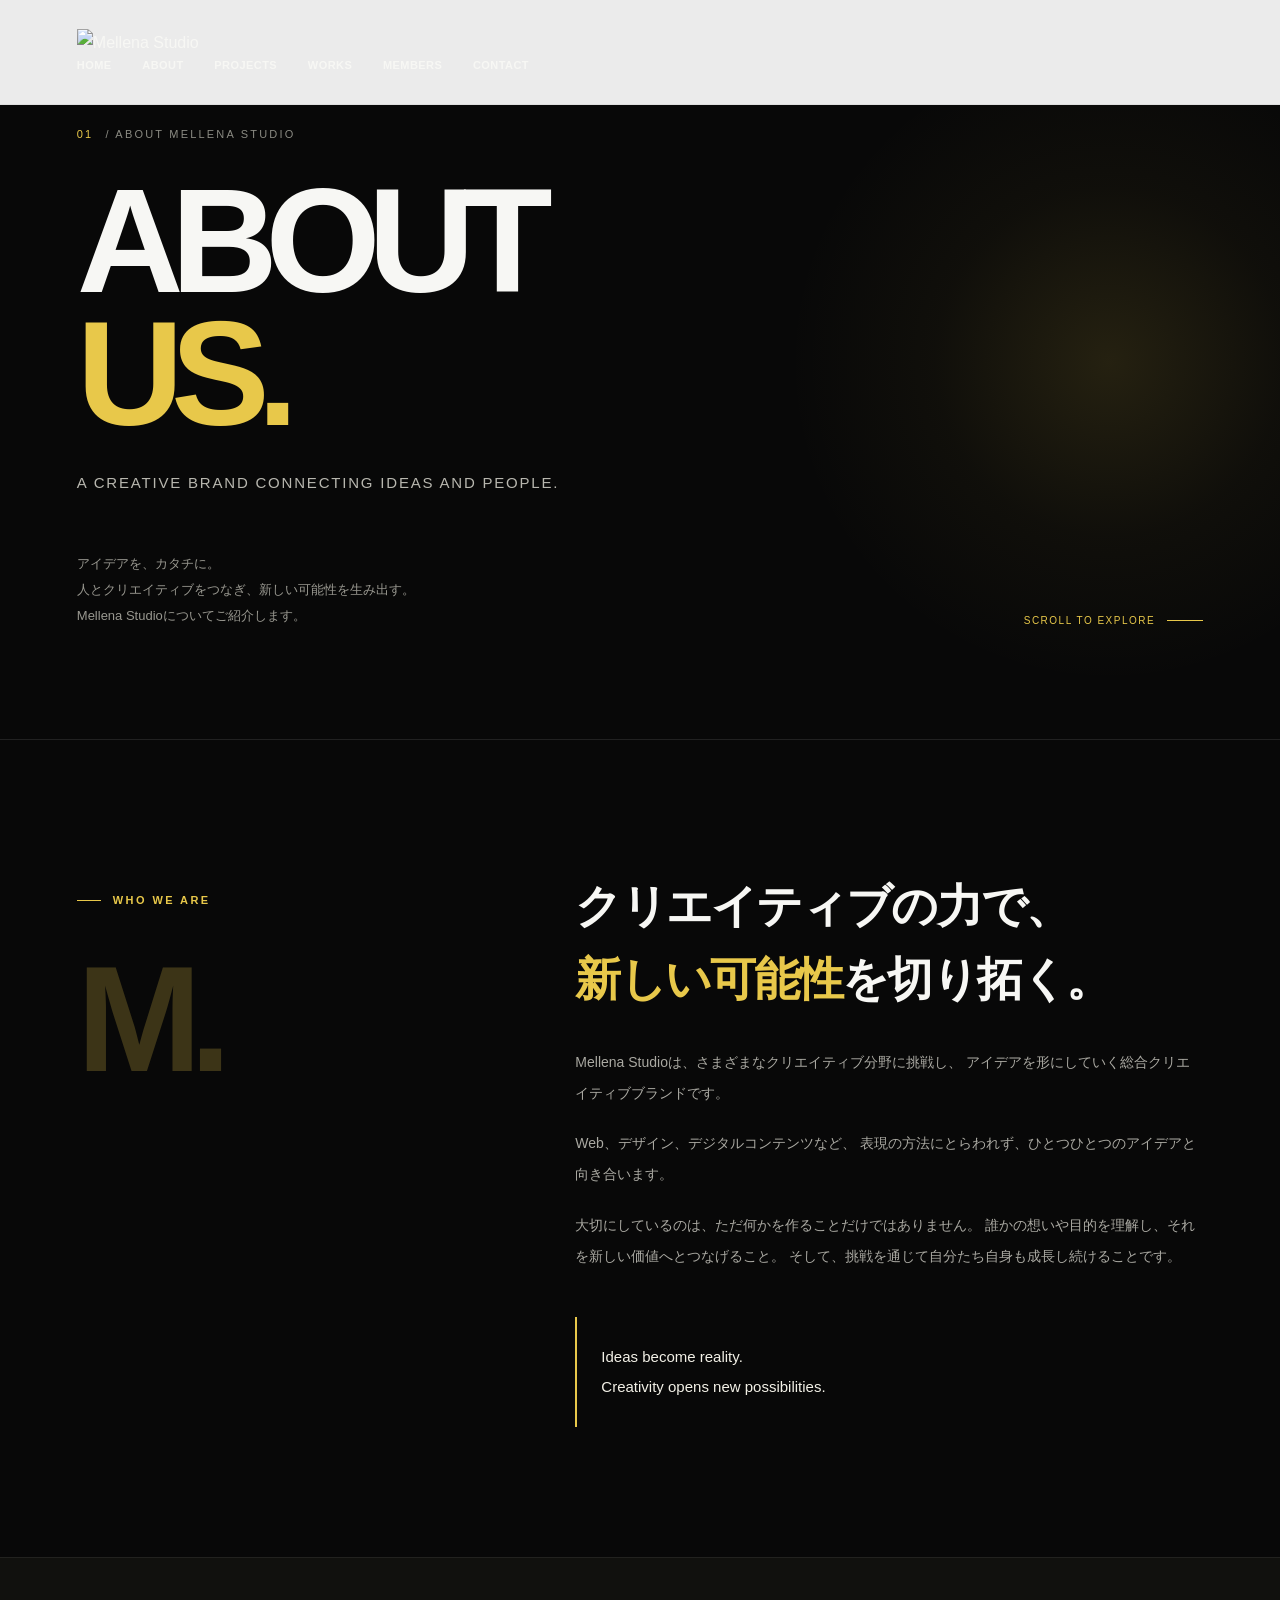
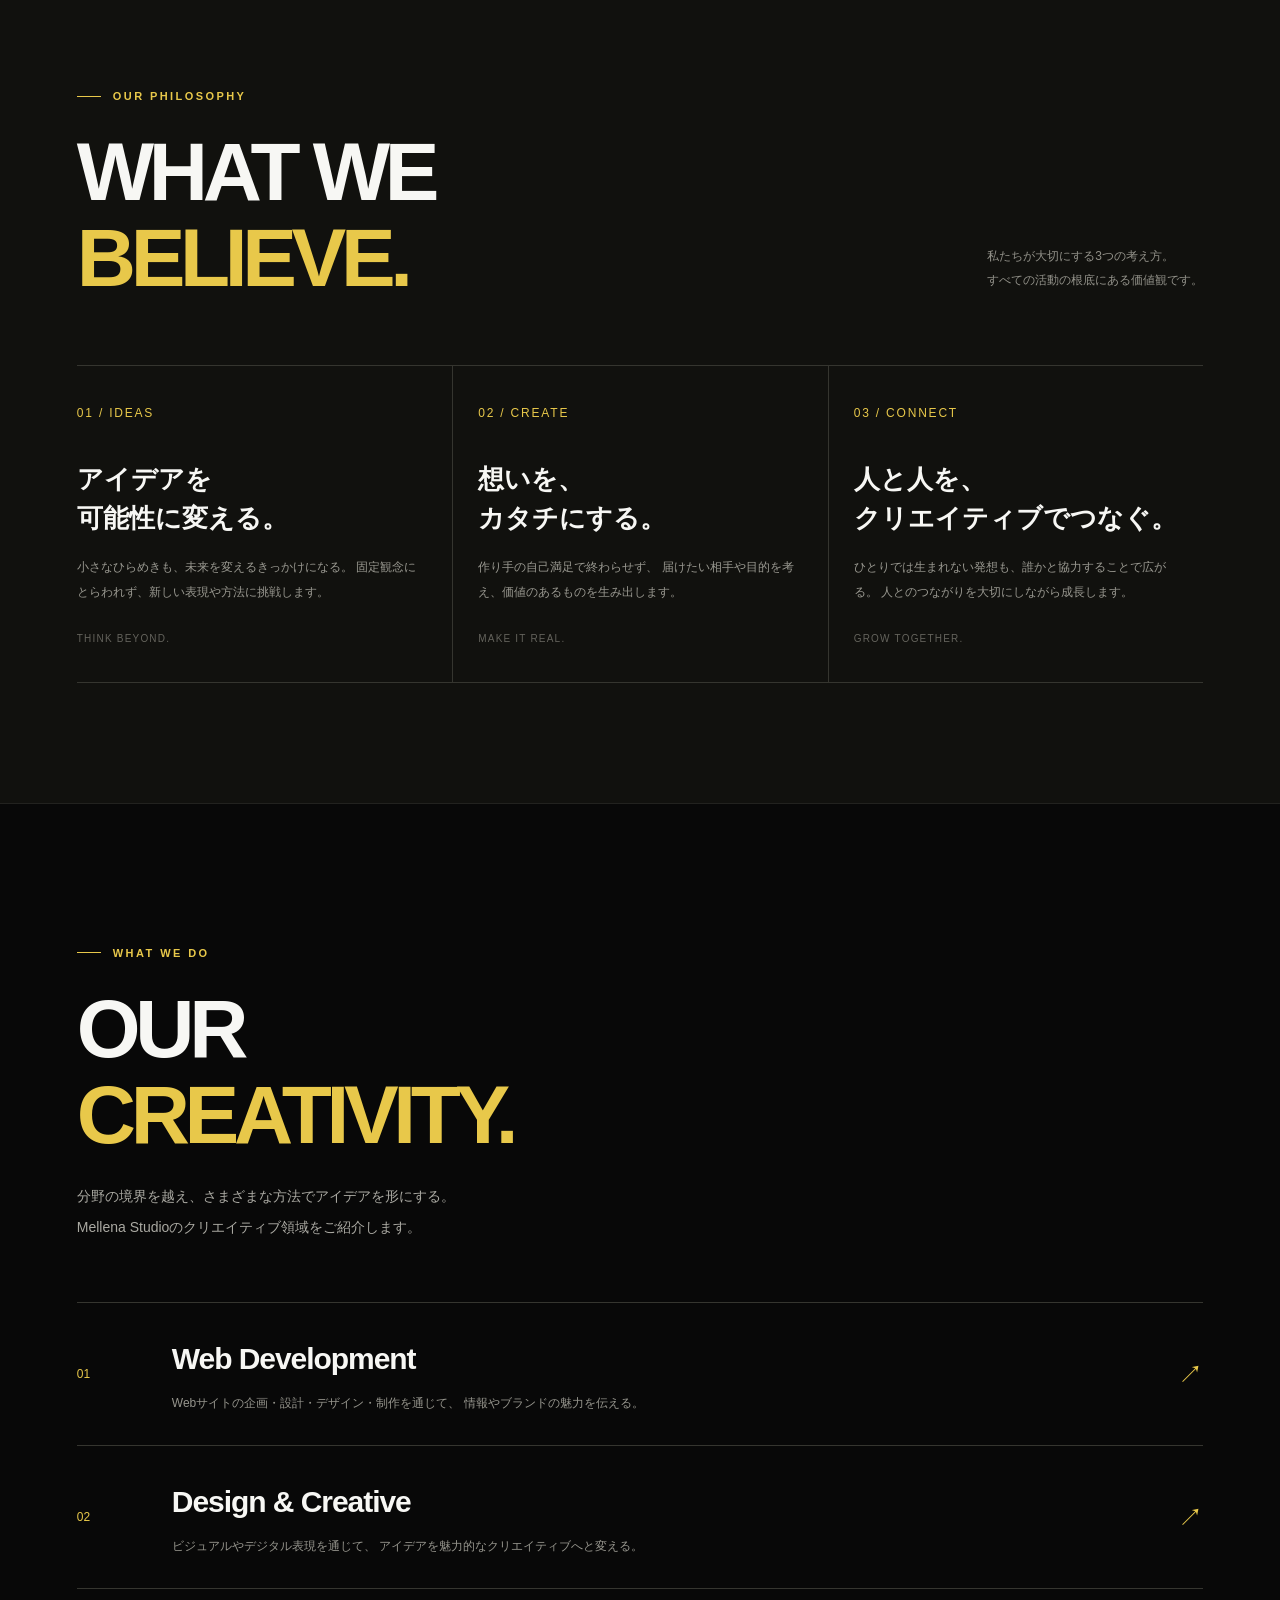
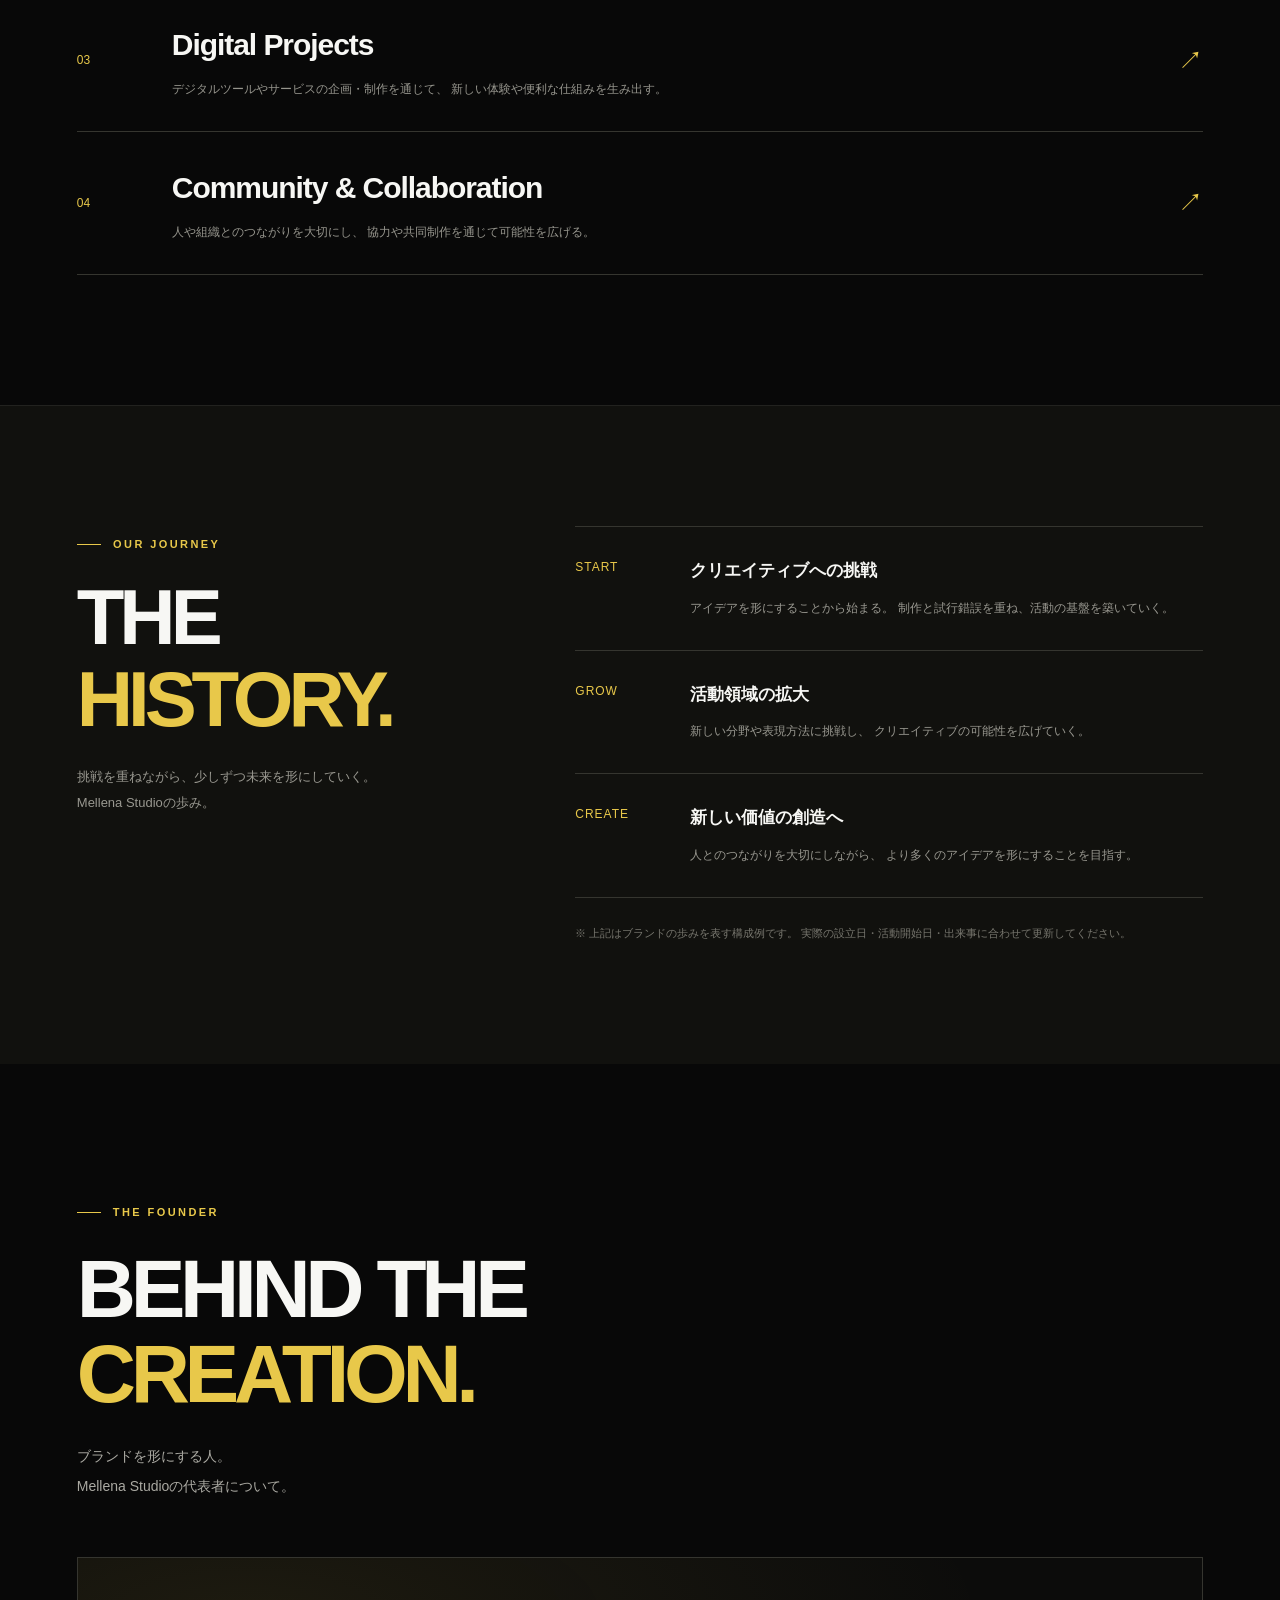
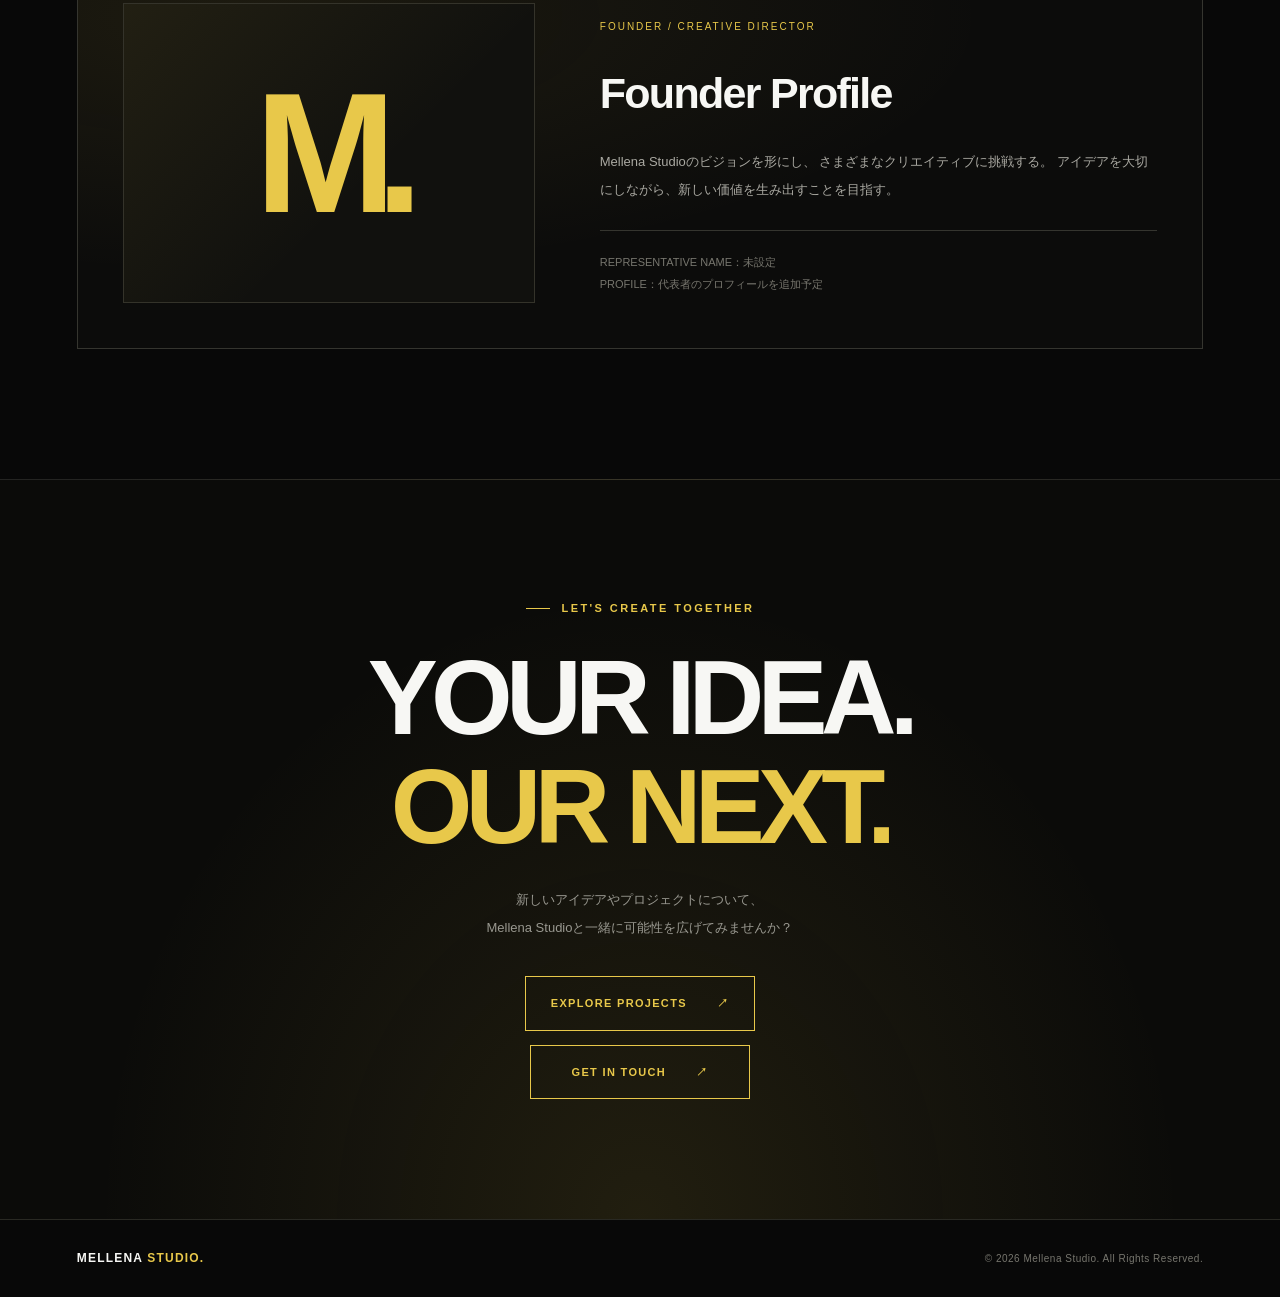
==== about.html @ 91229531 "Create about.html" ====
<!DOCTYPE html>
<html lang="ja">
<head>
  <meta charset="UTF-8">
  <meta name="viewport" content="width=device-width, initial-scale=1.0">
  <meta name="theme-color" content="#080808">
  <meta name="description" content="Mellena Studioについて。クリエイティブの可能性を広げ、新しい価値を生み出す総合クリエイティブブランド。">
  <title>ABOUT US | Mellena Studio</title>

  <link rel="icon" href="assets/favicon.png">
  <link rel="stylesheet" href="css/style.css">

  <style>
    /* ========================================
       ABOUT PAGE
       Mellena Studio
    ======================================== */

    .about-page {
      background: #080808;
      color: #f7f7f4;
      overflow: hidden;
    }

    .about-page a {
      color: inherit;
    }

    .about-page .about-container {
      width: min(1180px, 88%);
      margin: 0 auto;
    }

    .about-page .about-label {
      display: inline-flex;
      align-items: center;
      gap: 12px;
      color: #e8c84a;
      font-size: 11px;
      font-weight: 700;
      letter-spacing: 0.22em;
      text-transform: uppercase;
    }

    .about-page .about-label::before {
      content: "";
      width: 24px;
      height: 1px;
      background: #e8c84a;
    }

    .about-page .about-heading {
      margin: 24px 0;
      font-size: clamp(38px, 7vw, 82px);
      font-weight: 800;
      line-height: 1.04;
      letter-spacing: -0.065em;
    }

    .about-page .about-heading span {
      color: #e8c84a;
    }

    .about-page .about-description {
      max-width: 650px;
      color: #aaa9a2;
      font-size: 14px;
      line-height: 2.2;
    }

    /* Hero */

    .about-page .about-hero {
      position: relative;
      display: flex;
      align-items: center;
      min-height: 590px;
      padding: 125px 0 110px;
      border-bottom: 1px solid rgba(255, 255, 255, 0.1);
      isolation: isolate;
    }

    .about-page .about-hero::before {
      content: "";
      position: absolute;
      z-index: -1;
      top: 5%;
      right: -12%;
      width: min(650px, 75vw);
      aspect-ratio: 1;
      border-radius: 50%;
      background: radial-gradient(
        circle,
        rgba(232, 200, 74, 0.13),
        rgba(232, 200, 74, 0.035) 38%,
        transparent 70%
      );
      pointer-events: none;
    }

    .about-page .hero-index {
      display: flex;
      align-items: center;
      gap: 12px;
      margin-bottom: 30px;
      color: #8b8b83;
      font-size: 11px;
      letter-spacing: 0.2em;
    }

    .about-page .hero-index span {
      color: #e8c84a;
    }

    .about-page .about-hero h1 {
      margin: 0;
      font-size: clamp(64px, 12vw, 148px);
      font-weight: 900;
      line-height: 0.9;
      letter-spacing: -0.085em;
    }

    .about-page .about-hero h1 span {
      display: block;
      color: #e8c84a;
    }

    .about-page .hero-subtitle {
      margin: 30px 0 0;
      color: #b8b7af;
      font-size: clamp(12px, 1.5vw, 15px);
      letter-spacing: 0.12em;
    }

    .about-page .hero-bottom {
      display: flex;
      justify-content: space-between;
      align-items: flex-end;
      gap: 24px;
      margin-top: 55px;
    }

    .about-page .hero-bottom p {
      max-width: 510px;
      margin: 0;
      color: #999890;
      font-size: 13px;
      line-height: 2;
    }

    .about-page .hero-scroll {
      flex-shrink: 0;
      display: flex;
      align-items: center;
      gap: 12px;
      color: #e8c84a;
      font-size: 10px;
      letter-spacing: 0.15em;
    }

    .about-page .hero-scroll span {
      display: block;
      width: 36px;
      height: 1px;
      background: #e8c84a;
    }

    /* Introduction */

    .about-page .about-intro {
      padding: 130px 0;
    }

    .about-page .intro-grid {
      display: grid;
      grid-template-columns: 0.8fr 1.2fr;
      gap: 80px;
      align-items: start;
    }

    .about-page .intro-side {
      padding-top: 12px;
    }

    .about-page .intro-side .side-number {
      display: block;
      margin-top: 35px;
      color: rgba(232, 200, 74, 0.23);
      font-size: clamp(80px, 12vw, 150px);
      font-weight: 900;
      line-height: 1;
      letter-spacing: -0.08em;
    }

    .about-page .intro-main h2 {
      margin: 0 0 30px;
      font-size: clamp(27px, 4vw, 46px);
      font-weight: 700;
      line-height: 1.6;
      letter-spacing: -0.04em;
    }

    .about-page .intro-main h2 em {
      color: #e8c84a;
      font-style: normal;
    }

    .about-page .intro-main p {
      margin: 0 0 20px;
      color: #aaa9a2;
      font-size: 14px;
      line-height: 2.2;
    }

    .about-page .intro-quote {
      margin-top: 45px;
      padding: 25px 0 25px 24px;
      border-left: 2px solid #e8c84a;
      color: #f2f0e6;
      font-size: 15px;
      line-height: 2;
    }

    /* Philosophy */

    .about-page .about-philosophy {
      padding: 120px 0;
      background: #11110e;
      border-top: 1px solid rgba(255, 255, 255, 0.07);
      border-bottom: 1px solid rgba(255, 255, 255, 0.07);
    }

    .about-page .section-top {
      display: flex;
      justify-content: space-between;
      align-items: flex-end;
      gap: 35px;
      margin-bottom: 65px;
    }

    .about-page .section-top .about-heading {
      margin-bottom: 0;
    }

    .about-page .section-top > p {
      max-width: 330px;
      margin: 0 0 8px;
      color: #929189;
      font-size: 12px;
      line-height: 2;
    }

    .about-page .philosophy-grid {
      display: grid;
      grid-template-columns: repeat(3, minmax(0, 1fr));
      border-top: 1px solid #35352f;
      border-bottom: 1px solid #35352f;
    }

    .about-page .philosophy-card {
      position: relative;
      min-height: 290px;
      padding: 32px 25px 35px 0;
    }

    .about-page .philosophy-card + .philosophy-card {
      padding-left: 25px;
      border-left: 1px solid #35352f;
    }

    .about-page .philosophy-number {
      color: #e8c84a;
      font-size: 12px;
      letter-spacing: 0.15em;
    }

    .about-page .philosophy-card h3 {
      margin: 35px 0 17px;
      font-size: clamp(19px, 2.2vw, 26px);
      line-height: 1.5;
    }

    .about-page .philosophy-card p {
      margin: 0;
      color: #999890;
      font-size: 12px;
      line-height: 2.1;
    }

    .about-page .philosophy-en {
      display: block;
      margin-top: 25px;
      color: #64635c;
      font-size: 10px;
      letter-spacing: 0.12em;
    }

    /* What we do */

    .about-page .about-activities {
      padding: 130px 0;
    }

    .about-page .activities-list {
      margin-top: 60px;
      border-top: 1px solid #35352f;
    }

    .about-page .activity-item {
      display: grid;
      grid-template-columns: 70px 1fr auto;
      align-items: center;
      gap: 25px;
      padding: 30px 0;
      border-bottom: 1px solid #35352f;
      transition: padding 0.3s ease, background 0.3s ease;
    }

    .about-page .activity-item:hover {
      padding-left: 15px;
      padding-right: 15px;
      background: rgba(232, 200, 74, 0.035);
    }

    .about-page .activity-number {
      color: #e8c84a;
      font-size: 12px;
    }

    .about-page .activity-item h3 {
      margin: 0 0 8px;
      font-size: clamp(20px, 3vw, 30px);
      letter-spacing: -0.035em;
    }

    .about-page .activity-item p {
      margin: 0;
      color: #96958d;
      font-size: 12px;
      line-height: 1.9;
    }

    .about-page .activity-arrow {
      color: #e8c84a;
      font-size: 25px;
      transition: transform 0.3s ease;
    }

    .about-page .activity-item:hover .activity-arrow {
      transform: translateX(6px);
    }

    /* History */

    .about-page .about-history {
      padding: 120px 0;
      background: #11110e;
      border-top: 1px solid rgba(255, 255, 255, 0.07);
    }

    .about-page .history-layout {
      display: grid;
      grid-template-columns: 0.8fr 1.2fr;
      gap: 80px;
    }

    .about-page .history-heading {
      position: sticky;
      top: 110px;
      align-self: start;
    }

    .about-page .history-heading .about-heading {
      font-size: clamp(45px, 7vw, 78px);
    }

    .about-page .history-heading p {
      max-width: 300px;
      color: #999890;
      font-size: 13px;
      line-height: 2;
    }

    .about-page .history-list {
      border-top: 1px solid #35352f;
    }

    .about-page .history-item {
      display: grid;
      grid-template-columns: 90px 1fr;
      gap: 25px;
      padding: 30px 0;
      border-bottom: 1px solid #35352f;
    }

    .about-page .history-year {
      color: #e8c84a;
      font-size: 12px;
      letter-spacing: 0.08em;
    }

    .about-page .history-item h3 {
      margin: 0 0 10px;
      font-size: 17px;
    }

    .about-page .history-item p {
      margin: 0;
      color: #999890;
      font-size: 12px;
      line-height: 2;
    }

    .about-page .history-note {
      margin-top: 25px;
      color: #77766e;
      font-size: 11px;
      line-height: 1.9;
    }

    /* Founder */

    .about-page .about-founder {
      padding: 130px 0;
    }

    .about-page .founder-card {
      display: grid;
      grid-template-columns: 0.85fr 1.15fr;
      gap: 65px;
      align-items: center;
      margin-top: 55px;
      padding: 45px;
      border: 1px solid #35352f;
      background:
        radial-gradient(
          ellipse at 15% 15%,
          rgba(232, 200, 74, 0.08),
          transparent 55%
        ),
        #0c0c0b;
    }

    .about-page .founder-visual {
      display: flex;
      justify-content: center;
      align-items: center;
      min-height: 300px;
      border: 1px solid #34332a;
      background:
        linear-gradient(
          135deg,
          rgba(232, 200, 74, 0.08),
          transparent 60%
        ),
        #11110e;
    }

    .about-page .founder-monogram {
      color: #e8c84a;
      font-size: clamp(90px, 15vw, 170px);
      font-weight: 900;
      line-height: 1;
      letter-spacing: -0.12em;
    }

    .about-page .founder-role {
      color: #e8c84a;
      font-size: 10px;
      letter-spacing: 0.2em;
    }

    .about-page .founder-info h3 {
      margin: 18px 0;
      font-size: clamp(29px, 4vw, 43px);
      letter-spacing: -0.04em;
    }

    .about-page .founder-info > p {
      color: #aaa9a2;
      font-size: 13px;
      line-height: 2.2;
    }

    .about-page .founder-placeholder {
      margin-top: 25px;
      padding-top: 20px;
      border-top: 1px solid #35352f;
      color: #77766e;
      font-size: 11px;
      line-height: 2;
    }

    /* CTA */

    .about-page .about-cta {
      position: relative;
      padding: 110px 0 120px;
      text-align: center;
      border-top: 1px solid rgba(255, 255, 255, 0.1);
      background:
        radial-gradient(
          ellipse at 50% 100%,
          rgba(232, 200, 74, 0.1),
          transparent 60%
        ),
        #0b0b09;
    }

    .about-page .about-cta .about-heading {
      margin: 25px 0;
      font-size: clamp(45px, 9vw, 105px);
    }

    .about-page .about-cta > .about-container > p {
      max-width: 500px;
      margin: 0 auto;
      color: #999890;
      font-size: 13px;
      line-height: 2.1;
    }

    .about-page .about-cta-button {
      display: inline-flex;
      justify-content: center;
      align-items: center;
      gap: 30px;
      min-width: 220px;
      margin-top: 35px;
      padding: 17px 25px;
      border: 1px solid #e8c84a;
      color: #e8c84a !important;
      font-size: 11px;
      font-weight: 700;
      letter-spacing: 0.12em;
      text-decoration: none;
      transition:
        color 0.3s ease,
        background 0.3s ease,
        gap 0.3s ease;
    }

    .about-page .about-cta-button:hover {
      gap: 42px;
      color: #080808 !important;
      background: #e8c84a;
    }

    /* Footer */

    .about-page .about-footer {
      padding: 28px 0;
      border-top: 1px solid #292923;
    }

    .about-page .footer-inner {
      display: flex;
      justify-content: space-between;
      align-items: center;
      gap: 20px;
    }

    .about-page .footer-brand {
      font-size: 12px;
      font-weight: 800;
      letter-spacing: 0.1em;
    }

    .about-page .footer-brand span {
      color: #e8c84a;
    }

    .about-page .footer-copy {
      color: #77766e;
      font-size: 10px;
      letter-spacing: 0.05em;
    }

    /* Responsive */

    @media (max-width: 760px) {
      .about-page .about-container {
        width: 88%;
      }

      .about-page .about-hero {
        min-height: auto;
        padding: 110px 0 75px;
      }

      .about-page .hero-bottom {
        align-items: flex-start;
        flex-direction: column;
        margin-top: 40px;
      }

      .about-page .about-intro,
      .about-page .about-activities,
      .about-page .about-founder {
        padding: 85px 0;
      }

      .about-page .about-philosophy,
      .about-page .about-history {
        padding: 85px 0;
      }

      .about-page .intro-grid,
      .about-page .history-layout {
        grid-template-columns: 1fr;
        gap: 35px;
      }

      .about-page .intro-side .side-number {
        margin-top: 15px;
        font-size: 85px;
      }

      .about-page .section-top {
        align-items: flex-start;
        flex-direction: column;
        margin-bottom: 40px;
      }

      .about-page .philosophy-grid {
        grid-template-columns: 1fr;
      }

      .about-page .philosophy-card {
        min-height: auto;
        padding: 28px 0;
      }

      .about-page .philosophy-card + .philosophy-card {
        padding-left: 0;
        border-left: 0;
        border-top: 1px solid #35352f;
      }

      .about-page .philosophy-card h3 {
        margin-top: 20px;
      }

      .about-page .philosophy-en {
        margin-top: 16px;
      }

      .about-page .activity-item {
        grid-template-columns: 35px 1fr 20px;
        gap: 12px;
        padding: 25px 0;
      }

      .about-page .activity-item:hover {
        padding-left: 5px;
        padding-right: 5px;
      }

      .about-page .history-heading {
        position: static;
      }

      .about-page .history-item {
        grid-template-columns: 65px 1fr;
        gap: 15px;
        padding: 25px 0;
      }

      .about-page .founder-card {
        grid-template-columns: 1fr;
        gap: 30px;
        padding: 22px;
      }

      .about-page .founder-visual {
        min-height: 230px;
      }

      .about-page .about-cta {
        padding: 85px 0;
      }

      .about-page .footer-inner {
        align-items: flex-start;
        flex-direction: column;
      }
    }

    @media (prefers-reduced-motion: reduce) {
      .about-page *,
      .about-page *::before,
      .about-page *::after {
        scroll-behavior: auto !important;
        transition-duration: 0.01ms !important;
      }
    }
  </style>
</head>

<body class="about-page">

  <!-- LOADING -->
  <div class="loader" aria-label="Loading">
    <div class="loader-content">
      <div class="loader-logo">M<span>.</span></div>
      <div class="loader-line"><span></span></div>
      <div class="loader-percent">0%</div>
      <p>CREATIVE IDEAS, NEW POSSIBILITIES.</p>
    </div>
  </div>

  <!-- SCROLL PROGRESS -->
  <div class="scroll-progress" aria-hidden="true"></div>

  <!-- HEADER -->
  <header class="site-header">
    <div class="header-inner">

      <a href="index.html" class="brand" aria-label="Mellena Studio Home">
        <img src="assets/logo.png" alt="Mellena Studio">
      </a>

      <button
        class="menu-toggle"
        type="button"
        aria-label="メニューを開く"
        aria-expanded="false"
      >
        <span></span>
        <span></span>
      </button>

      <nav class="main-nav" aria-label="メインナビゲーション">
        <a href="index.html">HOME</a>
        <a href="about.html" aria-current="page">ABOUT</a>
        <a href="projects.html">PROJECTS</a>
        <a href="works.html">WORKS</a>
        <a href="members.html">MEMBERS</a>
        <a href="contact.html">CONTACT</a>
      </nav>

    </div>
  </header>

  <main>

    <!-- HERO -->
    <section class="about-hero">
      <div class="about-container">

        <div class="hero-index reveal">
          <span>01</span>
          / ABOUT MELLENA STUDIO
        </div>

        <h1 class="reveal">
          ABOUT
          <span>US.</span>
        </h1>

        <p class="hero-subtitle reveal">
          A CREATIVE BRAND CONNECTING IDEAS AND PEOPLE.
        </p>

        <div class="hero-bottom reveal">
          <p>
            アイデアを、カタチに。<br>
            人とクリエイティブをつなぎ、新しい可能性を生み出す。<br>
            Mellena Studioについてご紹介します。
          </p>

          <a href="#introduction" class="hero-scroll">
            SCROLL TO EXPLORE
            <span></span>
          </a>
        </div>

      </div>
    </section>

    <!-- INTRODUCTION -->
    <section class="about-intro" id="introduction">
      <div class="about-container intro-grid">

        <div class="intro-side reveal">
          <span class="about-label">WHO WE ARE</span>
          <span class="side-number">M.</span>
        </div>

        <div class="intro-main reveal">
          <h2>
            クリエイティブの力で、<br>
            <em>新しい可能性</em>を切り拓く。
          </h2>

          <p>
            Mellena Studioは、さまざまなクリエイティブ分野に挑戦し、
            アイデアを形にしていく総合クリエイティブブランドです。
          </p>

          <p>
            Web、デザイン、デジタルコンテンツなど、
            表現の方法にとらわれず、ひとつひとつのアイデアと向き合います。
          </p>

          <p>
            大切にしているのは、ただ何かを作ることだけではありません。
            誰かの想いや目的を理解し、それを新しい価値へとつなげること。
            そして、挑戦を通じて自分たち自身も成長し続けることです。
          </p>

          <div class="intro-quote">
            Ideas become reality.<br>
            Creativity opens new possibilities.
          </div>
        </div>

      </div>
    </section>

    <!-- PHILOSOPHY -->
    <section class="about-philosophy">
      <div class="about-container">

        <div class="section-top reveal">
          <div>
            <span class="about-label">OUR PHILOSOPHY</span>
            <h2 class="about-heading">
              WHAT WE<br>
              <span>BELIEVE.</span>
            </h2>
          </div>

          <p>
            私たちが大切にする3つの考え方。<br>
            すべての活動の根底にある価値観です。
          </p>
        </div>

        <div class="philosophy-grid">

          <article class="philosophy-card reveal">
            <span class="philosophy-number">01 / IDEAS</span>
            <h3>アイデアを<br>可能性に変える。</h3>
            <p>
              小さなひらめきも、未来を変えるきっかけになる。
              固定観念にとらわれず、新しい表現や方法に挑戦します。
            </p>
            <span class="philosophy-en">THINK BEYOND.</span>
          </article>

          <article class="philosophy-card reveal">
            <span class="philosophy-number">02 / CREATE</span>
            <h3>想いを、<br>カタチにする。</h3>
            <p>
              作り手の自己満足で終わらせず、
              届けたい相手や目的を考え、価値のあるものを生み出します。
            </p>
            <span class="philosophy-en">MAKE IT REAL.</span>
          </article>

          <article class="philosophy-card reveal">
            <span class="philosophy-number">03 / CONNECT</span>
            <h3>人と人を、<br>クリエイティブでつなぐ。</h3>
            <p>
              ひとりでは生まれない発想も、誰かと協力することで広がる。
              人とのつながりを大切にしながら成長します。
            </p>
            <span class="philosophy-en">GROW TOGETHER.</span>
          </article>

        </div>
      </div>
    </section>

    <!-- ACTIVITIES -->
    <section class="about-activities">
      <div class="about-container">

        <div class="reveal">
          <span class="about-label">WHAT WE DO</span>
          <h2 class="about-heading">
            OUR<br>
            <span>CREATIVITY.</span>
          </h2>
          <p class="about-description">
            分野の境界を越え、さまざまな方法でアイデアを形にする。<br>
            Mellena Studioのクリエイティブ領域をご紹介します。
          </p>
        </div>

        <div class="activities-list">

          <article class="activity-item reveal">
            <span class="activity-number">01</span>
            <div>
              <h3>Web Development</h3>
              <p>
                Webサイトの企画・設計・デザイン・制作を通じて、
                情報やブランドの魅力を伝える。
              </p>
            </div>
            <span class="activity-arrow" aria-hidden="true">↗</span>
          </article>

          <article class="activity-item reveal">
            <span class="activity-number">02</span>
            <div>
              <h3>Design & Creative</h3>
              <p>
                ビジュアルやデジタル表現を通じて、
                アイデアを魅力的なクリエイティブへと変える。
              </p>
            </div>
            <span class="activity-arrow" aria-hidden="true">↗</span>
          </article>

          <article class="activity-item reveal">
            <span class="activity-number">03</span>
            <div>
              <h3>Digital Projects</h3>
              <p>
                デジタルツールやサービスの企画・制作を通じて、
                新しい体験や便利な仕組みを生み出す。
              </p>
            </div>
            <span class="activity-arrow" aria-hidden="true">↗</span>
          </article>

          <article class="activity-item reveal">
            <span class="activity-number">04</span>
            <div>
              <h3>Community & Collaboration</h3>
              <p>
                人や組織とのつながりを大切にし、
                協力や共同制作を通じて可能性を広げる。
              </p>
            </div>
            <span class="activity-arrow" aria-hidden="true">↗</span>
          </article>

        </div>
      </div>
    </section>

    <!-- HISTORY -->
    <section class="about-history">
      <div class="about-container history-layout">

        <div class="history-heading reveal">
          <span class="about-label">OUR JOURNEY</span>
          <h2 class="about-heading">
            THE<br>
            <span>HISTORY.</span>
          </h2>
          <p>
            挑戦を重ねながら、少しずつ未来を形にしていく。
            Mellena Studioの歩み。
          </p>
        </div>

        <div>
          <div class="history-list">

            <article class="history-item reveal">
              <span class="history-year">START</span>
              <div>
                <h3>クリエイティブへの挑戦</h3>
                <p>
                  アイデアを形にすることから始まる。
                  制作と試行錯誤を重ね、活動の基盤を築いていく。
                </p>
              </div>
            </article>

            <article class="history-item reveal">
              <span class="history-year">GROW</span>
              <div>
                <h3>活動領域の拡大</h3>
                <p>
                  新しい分野や表現方法に挑戦し、
                  クリエイティブの可能性を広げていく。
                </p>
              </div>
            </article>

            <article class="history-item reveal">
              <span class="history-year">CREATE</span>
              <div>
                <h3>新しい価値の創造へ</h3>
                <p>
                  人とのつながりを大切にしながら、
                  より多くのアイデアを形にすることを目指す。
                </p>
              </div>
            </article>

          </div>

          <p class="history-note">
            ※ 上記はブランドの歩みを表す構成例です。
            実際の設立日・活動開始日・出来事に合わせて更新してください。
          </p>
        </div>

      </div>
    </section>

    <!-- FOUNDER -->
    <section class="about-founder">
      <div class="about-container">

        <div class="reveal">
          <span class="about-label">THE FOUNDER</span>
          <h2 class="about-heading">
            BEHIND THE<br>
            <span>CREATION.</span>
          </h2>
          <p class="about-description">
            ブランドを形にする人。<br>
            Mellena Studioの代表者について。
          </p>
        </div>

        <div class="founder-card reveal">

          <div class="founder-visual" aria-label="Founder monogram">
            <span class="founder-monogram">M.</span>
          </div>

          <div class="founder-info">
            <span class="founder-role">FOUNDER / CREATIVE DIRECTOR</span>
            <h3>Founder Profile</h3>

            <p>
              Mellena Studioのビジョンを形にし、
              さまざまなクリエイティブに挑戦する。
              アイデアを大切にしながら、新しい価値を生み出すことを目指す。
            </p>

            <div class="founder-placeholder">
              REPRESENTATIVE NAME：未設定<br>
              PROFILE：代表者のプロフィールを追加予定
            </div>
          </div>

        </div>
      </div>
    </section>

    <!-- CTA -->
    <section class="about-cta">
      <div class="about-container reveal">

        <span class="about-label">LET'S CREATE TOGETHER</span>

        <h2 class="about-heading">
          YOUR IDEA.<br>
          <span>OUR NEXT.</span>
        </h2>

        <p>
          新しいアイデアやプロジェクトについて、<br>
          Mellena Studioと一緒に可能性を広げてみませんか？
        </p>

        <a href="projects.html" class="about-cta-button">
          EXPLORE PROJECTS
          <span aria-hidden="true">↗</span>
        </a>

        <br>

        <a
          href="contact.html"
          class="about-cta-button"
          style="margin-top: 14px;"
        >
          GET IN TOUCH
          <span aria-hidden="true">↗</span>
        </a>

      </div>
    </section>

  </main>

  <!-- FOOTER -->
  <footer class="about-footer">
    <div class="about-container footer-inner">

      <a href="index.html" class="footer-brand" style="text-decoration:none;">
        MELLENA <span>STUDIO.</span>
      </a>

      <p class="footer-copy">
        © <span id="current-year"></span> Mellena Studio. All Rights Reserved.
      </p>

    </div>
  </footer>

  <script src="js/script.js"></script>

  <script>
    // ABOUT PAGE: Current year
    const yearElement = document.getElementById("current-year");

    if (yearElement) {
      yearElement.textContent = new Date().getFullYear();
    }
  </script>

</body>
</html>
---- css/style.css ----
/* =========================================================
   MELLENA STUDIO
   CREATIVE STUDIO FOR SOCIAL MEDIA
   Theme: WHITE × YELLOW × BLACK
========================================================= */

/* =========================
   01. VARIABLES
========================= */

:root {
  --white: #ffffff;
  --black: #111111;
  --dark: #080808;
  --yellow: #ffc247;
  --yellow-light: #ffdc80;
  --gray: #777777;
  --light-gray: #f4f4f0;
  --border: rgba(17, 17, 17, 0.15);

  --font-heading: "Barlow Condensed", sans-serif;
  --font-body: "DM Sans", "Noto Sans JP", sans-serif;

  --container: 1440px;
  --side-padding: clamp(22px, 6vw, 100px);

  --transition: 0.35s cubic-bezier(0.22, 1, 0.36, 1);
}

/* =========================
   02. RESET
========================= */

* {
  box-sizing: border-box;
  margin: 0;
  padding: 0;
}

html {
  scroll-behavior: smooth;
  scroll-padding-top: 100px;
}

body {
  font-family: var(--font-body);
  background: var(--white);
  color: var(--black);
  line-height: 1.7;
  overflow-x: hidden;
  -webkit-font-smoothing: antialiased;
}

body.menu-open,
body.loading {
  overflow: hidden;
}

img {
  display: block;
  max-width: 100%;
  height: auto;
}

a {
  color: inherit;
  text-decoration: none;
}

button,
input,
textarea,
select {
  font: inherit;
}

button {
  color: inherit;
}

button,
a {
  -webkit-tap-highlight-color: transparent;
}

button:focus-visible,
a:focus-visible,
input:focus-visible,
textarea:focus-visible,
select:focus-visible {
  outline: 2px solid #c18a00;
  outline-offset: 4px;
}

::selection {
  color: var(--black);
  background: var(--yellow);
}

/* =========================
   03. GLOBAL
========================= */

main {
  width: 100%;
}

.section {
  position: relative;
  width: 100%;
  max-width: var(--container);
  margin-inline: auto;
  padding: 125px var(--side-padding);
}

.section-label {
  display: flex;
  align-items: center;
  justify-content: space-between;
  gap: 20px;
  margin-bottom: 65px;
  padding-bottom: 15px;
  border-bottom: 1px solid var(--border);
  font-size: 10px;
  font-weight: 700;
  letter-spacing: 0.14em;
  text-transform: uppercase;
}

.section-heading {
  font-family: var(--font-heading);
  font-size: clamp(64px, 8vw, 118px);
  font-weight: 800;
  line-height: 0.88;
  letter-spacing: -0.035em;
  text-transform: uppercase;
}

.highlight {
  position: relative;
  display: inline-block;
  z-index: 0;
}

.highlight::after {
  position: absolute;
  content: "";
  z-index: -1;
  left: -3%;
  right: -3%;
  bottom: 2%;
  height: 37%;
  background: var(--yellow);
  transform: skewX(-8deg);
}

.period {
  color: var(--yellow);
}

.muted-heading {
  color: #b8b8b3;
}

.lead {
  margin-bottom: 20px;
  font-size: clamp(19px, 2vw, 25px);
  font-weight: 700;
  line-height: 1.5;
}

.text-link {
  display: inline-flex;
  align-items: center;
  justify-content: space-between;
  gap: 30px;
  min-width: 190px;
  padding-bottom: 10px;
  border-bottom: 1px solid var(--black);
  font-size: 11px;
  font-weight: 700;
  letter-spacing: 0.08em;
  transition:
    color var(--transition),
    border-color var(--transition);
}

.text-link span {
  font-size: 18px;
  transition: transform var(--transition);
}

.text-link:hover {
  color: #a87500;
  border-color: var(--yellow);
}

.text-link:hover span {
  transform: translate(4px, -4px);
}

/* =========================
   04. LOADING SCREEN
========================= */

.loader {
  position: fixed;
  inset: 0;
  z-index: 9999;
  display: flex;
  flex-direction: column;
  justify-content: center;
  align-items: center;
  gap: 50px;
  padding: 30px;
  background: var(--black);
  color: var(--white);
  transition:
    opacity 0.65s ease,
    visibility 0.65s ease;
}

.loader.is-hidden {
  opacity: 0;
  visibility: hidden;
  pointer-events: none;
}

.loader-logo {
  width: min(440px, 72vw);
  animation: loaderLogoIn 0.8s cubic-bezier(0.22, 1, 0.36, 1) both;
}

.loader-logo img {
  width: 100%;
  max-height: 180px;
  object-fit: contain;
}

.loader-bottom {
  display: flex;
  align-items: center;
  justify-content: space-between;
  width: min(440px, 72vw);
  gap: 20px;
  font-size: 9px;
  letter-spacing: 0.12em;
}

.loader-percent {
  font-family: var(--font-heading);
  font-size: 18px;
  font-weight: 700;
}

.loader-line {
  position: absolute;
  bottom: 0;
  left: 0;
  width: 100%;
  height: 4px;
  background: #292929;
}

.loader-line span {
  display: block;
  width: 0;
  height: 100%;
  background: var(--yellow);
  animation: loaderProgress 1.5s ease forwards;
}

@keyframes loaderLogoIn {
  from {
    opacity: 0;
    transform: scale(0.92) translateY(20px);
  }

  to {
    opacity: 1;
    transform: scale(1) translateY(0);
  }
}

@keyframes loaderProgress {
  to {
    width: 100%;
  }
}

/* =========================
   05. SCROLL PROGRESS
========================= */

.scroll-progress {
  position: fixed;
  z-index: 1001;
  top: 0;
  left: 0;
  width: 0;
  height: 3px;
  background: var(--yellow);
  pointer-events: none;
}

/* =========================
   06. HEADER
========================= */

.site-header {
  position: absolute;
  z-index: 1000;
  top: 0;
  left: 0;
  display: flex;
  align-items: center;
  justify-content: space-between;
  width: 100%;
  min-height: 105px;
  padding: 20px var(--side-padding);
  background: rgba(255, 255, 255, 0.92);
  border-bottom: 1px solid rgba(17, 17, 17, 0.06);
}

.brand {
  display: flex;
  align-items: center;
  width: clamp(150px, 19vw, 250px);
  flex-shrink: 0;
}

.brand img {
  width: 100%;
  max-height: 65px;
  object-fit: contain;
  object-position: left center;
}

.main-nav {
  display: flex;
  align-items: center;
  gap: clamp(18px, 2.4vw, 38px);
}

.main-nav > a {
  position: relative;
  display: flex;
  flex-direction: column;
  gap: 2px;
  font-size: 11px;
  font-weight: 700;
  letter-spacing: 0.04em;
  transition: color var(--transition);
}

.main-nav > a:not(.nav-contact)::after {
  position: absolute;
  content: "";
  bottom: -7px;
  left: 0;
  width: 0;
  height: 2px;
  background: var(--yellow);
  transition: width var(--transition);
}

.main-nav > a:not(.nav-contact):hover::after {
  width: 100%;
}

.main-nav > a:hover {
  color: #a87500;
}

.main-nav small {
  color: var(--gray);
  font-size: 9px;
  font-weight: 400;
  letter-spacing: 0;
}

.nav-contact {
  display: inline-flex !important;
  flex-direction: row !important;
  align-items: center;
  gap: 18px !important;
  padding: 15px 20px;
  background: var(--yellow);
  color: var(--black);
  transition:
    background var(--transition),
    transform var(--transition);
}

.nav-contact span {
  font-size: 17px;
}

.nav-contact:hover {
  background: var(--yellow-light);
  color: var(--black) !important;
  transform: translateY(-2px);
}

.menu-toggle {
  display: none;
  align-items: center;
  justify-content: center;
  flex-direction: column;
  gap: 7px;
  width: 48px;
  height: 48px;
  border: 0;
  background: var(--yellow);
  cursor: pointer;
}

.menu-toggle span {
  display: block;
  width: 22px;
  height: 2px;
  background: var(--black);
  transition:
    transform var(--transition),
    opacity var(--transition);
}

.menu-toggle.active span:first-child {
  transform: translateY(4.5px) rotate(45deg);
}

.menu-toggle.active span:last-child {
  transform: translateY(-4.5px) rotate(-45deg);
}

/* =========================
   07. HERO
========================= */

.hero {
  position: relative;
  display: flex;
  flex-direction: column;
  justify-content: space-between;
  min-height: 850px;
  min-height: min(100svh, 1050px);
  padding: 155px var(--side-padding) 65px;
  overflow: hidden;
  background: var(--white);
}

.hero-grid {
  position: absolute;
  inset: 0;
  pointer-events: none;
  opacity: 0.35;
  background-image:
    linear-gradient(to right, rgba(17, 17, 17, 0.045) 1px, transparent 1px),
    linear-gradient(to bottom, rgba(17, 17, 17, 0.045) 1px, transparent 1px);
  background-size: 70px 70px;
  mask-image: linear-gradient(to bottom, black, transparent 95%);
}

.hero-topline {
  position: relative;
  z-index: 2;
  display: flex;
  justify-content: space-between;
  gap: 20px;
  font-size: 10px;
  font-weight: 700;
  letter-spacing: 0.13em;
}

.hero-title-wrap {
  position: relative;
  z-index: 2;
  width: 100%;
  max-width: 1250px;
  margin: 65px auto 50px;
}

.hero-kicker {
  display: flex;
  align-items: center;
  gap: 10px;
  margin-bottom: 20px;
  font-size: 11px;
  font-weight: 700;
  letter-spacing: 0.15em;
}

.yellow-dot {
  width: 9px;
  height: 9px;
  border-radius: 50%;
  background: var(--yellow);
  box-shadow: 0 0 0 5px rgba(255, 194, 71, 0.2);
}

.hero-title {
  position: relative;
  font-family: var(--font-heading);
  font-size: clamp(110px, 19vw, 275px);
  font-weight: 900;
  line-height: 0.73;
  letter-spacing: -0.065em;
}

.title-line {
  display: flex;
  align-items: center;
  gap: 20px;
  width: fit-content;
  max-width: 100%;
}

.title-line > span {
  display: inline-block;
  animation: titleReveal 0.9s cubic-bezier(0.22, 1, 0.36, 1) both;
}

.title-line:nth-child(2) > span {
  animation-delay: 0.12s;
}

.title-line:nth-child(3) > span {
  animation-delay: 0.24s;
}

.title-line i {
  display: inline-flex;
  align-items: center;
  justify-content: center;
  width: clamp(40px, 7vw, 105px);
  height: clamp(40px, 7vw, 105px);
  border-radius: 50%;
  background: var(--yellow);
  color: var(--black);
  font-size: clamp(24px, 4vw, 60px);
  font-style: normal;
  letter-spacing: 0;
  animation: rotateStar 12s linear infinite;
}

.title-outline {
  color: transparent;
  -webkit-text-stroke: 2px var(--black);
}

.hero-side-note {
  position: absolute;
  right: 0;
  bottom: 0;
  writing-mode: vertical-rl;
  font-size: 9px;
  font-weight: 700;
  letter-spacing: 0.14em;
}

.hero-bottom {
  position: relative;
  z-index: 2;
  display: grid;
  grid-template-columns: 1fr auto 1fr;
  align-items: end;
  gap: 30px;
}

.hero-description {
  font-size: clamp(14px, 1.5vw, 18px);
  font-weight: 700;
  line-height: 1.9;
}

.round-link {
  display: flex;
  align-items: center;
  justify-content: center;
  flex-direction: column;
  gap: 8px;
  width: 105px;
  height: 105px;
  border: 1px solid var(--border);
  border-radius: 50%;
  font-size: 8px;
  font-weight: 700;
  letter-spacing: 0.08em;
  text-align: center;
  transition:
    background var(--transition),
    border-color var(--transition),
    transform var(--transition);
}

.round-link b {
  font-size: 22px;
  font-weight: 400;
  transition: transform var(--transition);
}

.round-link:hover {
  background: var(--yellow);
  border-color: var(--yellow);
  transform: rotate(-8deg);
}

.round-link:hover b {
  transform: translateY(4px);
}

.hero-stamp {
  display: flex;
  justify-self: end;
  align-items: center;
  justify-content: center;
  flex-direction: column;
  width: 120px;
  height: 120px;
  border: 1px solid var(--black);
  border-radius: 50%;
  transform: rotate(12deg);
  font-family: var(--font-heading);
  font-size: 19px;
  font-weight: 800;
  line-height: 1;
}

.hero-stamp b {
  margin-top: 6px;
  color: #d69b25;
  font-size: 21px;
}

.hero-yellow-block {
  position: absolute;
  z-index: 1;
  top: 24%;
  right: -160px;
  width: 340px;
  height: 340px;
  border: 60px solid rgba(255, 194, 71, 0.14);
  transform: rotate(45deg);
  pointer-events: none;
}

@keyframes titleReveal {
  from {
    opacity: 0;
    transform: translateY(45px);
  }

  to {
    opacity: 1;
    transform: translateY(0);
  }
}

@keyframes rotateStar {
  to {
    transform: rotate(360deg);
  }
}

/* =========================
   08. MARQUEE
========================= */

.marquee {
  position: relative;
  overflow: hidden;
  padding: 23px 0;
  background: var(--yellow);
}

.marquee-track {
  display: flex;
  align-items: center;
  justify-content: flex-start;
  width: max-content;
  gap: 36px;
  animation: marqueeMove 32s linear infinite;
}

.marquee-track span {
  font-family: var(--font-heading);
  font-size: 28px;
  font-weight: 800;
  letter-spacing: 0.03em;
  white-space: nowrap;
}

.marquee-track b {
  font-size: 21px;
}

@keyframes marqueeMove {
  from {
    transform: translateX(0);
  }

  to {
    transform: translateX(-50%);
  }
}

/* =========================
   09. ABOUT
========================= */

.about-section {
  padding-top: 150px;
  padding-bottom: 145px;
}

.about-layout {
  display: grid;
  grid-template-columns: 1.2fr 0.8fr;
  align-items: start;
  gap: 80px;
}

.about-copy {
  max-width: 450px;
  padding-top: 12px;
}

.about-copy > p:not(.lead) {
  margin-bottom: 20px;
  color: #555555;
  font-size: 14px;
  line-height: 2.1;
}

.about-copy .text-link {
  margin-top: 18px;
}

.about-ribbon {
  display: flex;
  align-items: center;
  justify-content: space-around;
  gap: 20px;
  margin-top: 100px;
  padding: 25px 15px;
  border-top: 1px solid var(--border);
  border-bottom: 1px solid var(--border);
  font-family: var(--font-heading);
  font-size: clamp(18px, 2.5vw, 30px);
  font-weight: 800;
}

.about-ribbon span:nth-child(2) {
  color: #b98a28;
}

/* =========================
   10. SERVICES
========================= */

.services-section {
  padding-top: 120px;
  padding-bottom: 130px;
  background: var(--light-gray);
}

.services-heading-row {
  display: flex;
  align-items: end;
  justify-content: space-between;
  gap: 40px;
  margin-bottom: 70px;
}

.services-intro {
  padding-bottom: 8px;
  color: #555555;
  font-size: 13px;
  line-height: 2;
}

.service-list {
  border-top: 1px solid var(--border);
}

.service-item {
  position: relative;
  display: grid;
  grid-template-columns: 70px 1fr 35px;
  align-items: center;
  gap: 25px;
  min-height: 145px;
  padding: 25px 15px;
  overflow: hidden;
  border-bottom: 1px solid var(--border);
  isolation: isolate;
}

.service-number {
  align-self: start;
  padding-top: 7px;
  color: #888888;
  font-family: var(--font-heading);
  font-size: 17px;
  font-weight: 700;
}

.service-main {
  position: relative;
  z-index: 2;
}

.service-main h3 {
  font-family: var(--font-heading);
  font-size: clamp(27px, 4vw, 48px);
  font-weight: 800;
  line-height: 1.15;
  transition:
    transform var(--transition),
    color var(--transition);
}

.service-main p {
  margin-top: 6px;
  color: #777777;
  font-size: 12px;
}

.service-symbol {
  position: relative;
  z-index: 2;
  font-size: 26px;
  transition: transform var(--transition);
}

.service-hover {
  position: absolute;
  z-index: -1;
  top: 50%;
  right: 12%;
  color: rgba(255, 194, 71, 0.38);
  font-family: var(--font-heading);
  font-size: 190px;
  font-weight: 900;
  line-height: 1;
  opacity: 0;
  transform: translateY(-40%) rotate(-10deg) scale(0.8);
  transition:
    opacity var(--transition),
    transform var(--transition);
  pointer-events: none;
}

.service-item:hover .service-main h3 {
  transform: translateX(10px);
}

.service-item:hover .service-symbol {
  transform: translate(5px, -5px);
}

.service-item:hover .service-hover {
  opacity: 1;
  transform: translateY(-50%) rotate(-10deg) scale(1);
}

.services-more {
  margin-top: 45px;
}

/* =========================
   11. FEATURE PROJECTS
========================= */

.feature-section {
  position: relative;
  padding: 125px var(--side-padding);
  overflow: hidden;
  background: var(--yellow);
}

.feature-section > *:not(.feature-bg-shape) {
  position: relative;
  z-index: 1;
}

.feature-section .section-label {
  border-color: rgba(17, 17, 17, 0.25);
}

.feature-bg-shape {
  position: absolute;
  top: 20%;
  right: -220px;
  width: 540px;
  height: 540px;
  border: 90px solid rgba(255, 255, 255, 0.23);
  transform: rotate(45deg);
}

.feature-top {
  display: flex;
  align-items: end;
  justify-content: space-between;
  gap: 40px;
  margin-bottom: 65px;
}

.feature-top .section-heading {
  font-size: clamp(54px, 7.4vw, 105px);
}

.feature-top > p {
  flex-shrink: 0;
  padding-bottom: 7px;
  font-size: 13px;
  font-weight: 500;
  line-height: 2;
}

.outline-dark {
  color: transparent;
  -webkit-text-stroke: 1.5px var(--black);
}

.project-placeholder {
  position: relative;
  display: flex;
  flex-direction: column;
  justify-content: space-between;
  min-height: 460px;
  padding: clamp(25px, 5vw, 65px);
  overflow: hidden;
  background: var(--black);
  color: var(--white);
}

.placeholder-mark {
  position: absolute;
  top: 50%;
  left: 50%;
  color: rgba(255, 255, 255, 0.07);
  font-family: var(--font-heading);
  font-size: clamp(250px, 40vw, 550px);
  font-weight: 900;
  line-height: 0.7;
  transform: translate(-50%, -50%);
  pointer-events: none;
}

.placeholder-mark span {
  color: rgba(255, 194, 71, 0.5);
}

.placeholder-caption {
  position: relative;
  z-index: 1;
  display: flex;
  justify-content: space-between;
  gap: 20px;
  font-size: 10px;
  font-weight: 700;
  letter-spacing: 0.13em;
}

.placeholder-caption span:last-child {
  color: var(--yellow);
}

.placeholder-copy {
  position: relative;
  z-index: 1;
  margin-top: 100px;
}

.placeholder-copy p {
  font-family: var(--font-heading);
  font-size: clamp(34px, 5vw, 65px);
  font-weight: 800;
  line-height: 0.95;
}

.placeholder-copy > span {
  display: block;
  margin-top: 20px;
  color: #bcbcbc;
  font-size: 12px;
}

.placeholder-arrow {
  position: absolute;
  right: 35px;
  bottom: 30px;
  display: grid;
  width: 65px;
  height: 65px;
  place-items: center;
  border-radius: 50%;
  background: var(--yellow);
  color: var(--black);
  font-size: 25px;
  transition: transform var(--transition);
}

.project-placeholder:hover .placeholder-arrow {
  transform: rotate(45deg);
}

.feature-bottom {
  display: flex;
  align-items: center;
  justify-content: space-between;
  gap: 25px;
  margin-top: 35px;
}

.feature-bottom > span {
  font-size: 10px;
  font-weight: 700;
  letter-spacing: 0.12em;
}

.feature-bottom .text-link {
  border-color: var(--black);
}

/* =========================
   12. APPROACH
========================= */

.approach-section {
  padding-top: 145px;
  padding-bottom: 145px;
}

.approach-grid {
  display: grid;
  grid-template-columns: 1fr 0.7fr;
  align-items: center;
  gap: 100px;
}

.approach-content {
  max-width: 430px;
}

.approach-icon {
  display: grid;
  width: 65px;
  height: 65px;
  margin-bottom: 30px;
  place-items: center;
  border-radius: 50%;
  background: var(--yellow);
  font-size: 35px;
  animation: rotateStar 15s linear infinite;
}

.approach-content > p:not(.lead) {
  color: #555555;
  font-size: 14px;
  line-height: 2.1;
}

.approach-content .text-link {
  margin-top: 30px;
}

/* =========================
   13. CONTACT BANNER
========================= */

.contact-banner {
  position: relative;
  padding: 75px var(--side-padding) 45px;
  overflow: hidden;
  background: var(--black);
  color: var(--white);
}

.contact-banner::before {
  position: absolute;
  content: "";
  top: -150px;
  right: -150px;
  width: 400px;
  height: 400px;
  border: 70px solid rgba(255, 194, 71, 0.1);
  transform: rotate(45deg);
  pointer-events: none;
}

.contact-banner-top,
.contact-banner-bottom {
  position: relative;
  z-index: 1;
  display: flex;
  justify-content: space-between;
  gap: 25px;
}

.contact-banner-top {
  font-size: 10px;
  font-weight: 700;
  letter-spacing: 0.13em;
}

.contact-big {
  position: relative;
  display: block;
  width: fit-content;
  margin: 60px 0;
  font-family: var(--font-heading);
  font-size: clamp(110px, 22vw, 300px);
  font-weight: 900;
  line-height: 0.72;
  letter-spacing: -0.065em;
  transition: color var(--transition);
}

.contact-big span {
  color: var(--yellow);
  transition: color var(--transition);
}

.contact-big b {
  position: absolute;
  top: 8%;
  right: -100px;
  display: grid;
  width: clamp(45px, 7vw, 90px);
  height: clamp(45px, 7vw, 90px);
  place-items: center;
  border-radius: 50%;
  background: var(--yellow);
  color: var(--black);
  font-family: var(--font-body);
  font-size: clamp(22px, 3vw, 35px);
  font-weight: 400;
  transition: transform var(--transition);
}

.contact-big:hover b {
  transform: rotate(45deg);
}

.contact-big:hover span {
  color: var(--white);
}

.contact-banner-bottom {
  align-items: end;
  padding-top: 30px;
  border-top: 1px solid #333333;
}

.contact-banner-bottom p {
  color: #c4c4c4;
  font-size: 12px;
  line-height: 2;
}

.contact-banner-bottom > span {
  color: #999999;
  font-size: 9px;
  letter-spacing: 0.08em;
}

/* =========================
   14. FOOTER
========================= */

.site-footer {
  display: flex;
  align-items: center;
  justify-content: space-between;
  gap: 50px;
  padding: 50px var(--side-padding);
  background: var(--white);
}

.footer-logo {
  display: block;
  width: clamp(160px, 23vw, 290px);
  flex-shrink: 0;
}

.footer-logo img {
  width: 100%;
  max-height: 110px;
  object-fit: contain;
  object-position: left center;
}

.footer-right {
  display: flex;
  flex-direction: column;
  align-items: flex-end;
  gap: 18px;
}

.footer-right > p {
  font-size: 9px;
  font-weight: 700;
  letter-spacing: 0.12em;
}

.footer-links {
  display: flex;
  flex-wrap: wrap;
  justify-content: flex-end;
  gap: 12px 25px;
}

.footer-links a {
  font-size: 10px;
  font-weight: 700;
  transition: color var(--transition);
}

.footer-links a:hover {
  color: #a87500;
}

.footer-right small {
  color: #888888;
  font-size: 9px;
  letter-spacing: 0.06em;
}

/* =========================
   15. SCROLL REVEAL
========================= */

.reveal {
  opacity: 0;
  transform: translateY(28px);
  transition:
    opacity 0.8s cubic-bezier(0.22, 1, 0.36, 1),
    transform 0.8s cubic-bezier(0.22, 1, 0.36, 1);
}

.reveal.is-visible {
  opacity: 1;
  transform: translateY(0);
}

.service-item.reveal {
  transition:
    opacity 0.7s ease,
    transform 0.7s ease,
    background var(--transition);
}

/* =========================
   16. SUBPAGE HERO
   Shared styles for other HTML pages
========================= */

.page-hero {
  position: relative;
  display: flex;
  flex-direction: column;
  justify-content: flex-end;
  min-height: 520px;
  padding: 180px var(--side-padding) 75px;
  overflow: hidden;
  background: var(--light-gray);
}

.page-hero::after {
  position: absolute;
  content: "";
  top: 100px;
  right: -100px;
  width: 300px;
  height: 300px;
  border: 55px solid rgba(255, 194, 71, 0.35);
  transform: rotate(45deg);
  pointer-events: none;
}

.page-eyebrow {
  position: relative;
  z-index: 1;
  margin-bottom: 25px;
  font-size: 11px;
  font-weight: 700;
  letter-spacing: 0.16em;
}

.page-title {
  position: relative;
  z-index: 1;
  font-family: var(--font-heading);
  font-size: clamp(75px, 13vw, 175px);
  font-weight: 900;
  line-height: 0.82;
  letter-spacing: -0.05em;
  text-transform: uppercase;
}

.page-description {
  position: relative;
  z-index: 1;
  max-width: 620px;
  margin-top: 35px;
  font-size: 14px;
  line-height: 2;
}

.content-section {
  width: 100%;
  max-width: var(--container);
  margin-inline: auto;
  padding: 100px var(--side-padding);
}

.content-heading {
  margin-bottom: 35px;
  font-family: var(--font-heading);
  font-size: clamp(42px, 6vw, 75px);
  font-weight: 800;
  line-height: 0.95;
}

.content-text {
  max-width: 800px;
  color: #555555;
  font-size: 14px;
  line-height: 2.1;
}

.content-text p + p {
  margin-top: 20px;
}

/* =========================
   17. GENERIC CARDS
========================= */

.card-grid {
  display: grid;
  grid-template-columns: repeat(3, minmax(0, 1fr));
  gap: 25px;
}

.content-card {
  position: relative;
  min-width: 0;
  padding: 30px;
  border: 1px solid var(--border);
  background: var(--white);
  transition:
    transform var(--transition),
    border-color var(--transition),
    background var(--transition);
}

.content-card:hover {
  transform: translateY(-7px);
  border-color: var(--yellow);
  background: #fffdf7;
}

.content-card .card-number {
  display: block;
  margin-bottom: 30px;
  color: #999999;
  font-family: var(--font-heading);
  font-size: 20px;
  font-weight: 700;
}

.content-card h3 {
  margin-bottom: 12px;
  font-family: var(--font-heading);
  font-size: clamp(24px, 3vw, 34px);
  font-weight: 800;
  line-height: 1.05;
}

.content-card p {
  color: #666666;
  font-size: 13px;
  line-height: 1.9;
}

/* =========================
   18. WORKS
========================= */

.works-filter {
  display: flex;
  flex-wrap: wrap;
  gap: 10px;
  margin-bottom: 40px;
}

.filter-button {
  padding: 11px 20px;
  border: 1px solid var(--border);
  background: transparent;
  font-size: 11px;
  font-weight: 700;
  cursor: pointer;
  transition:
    color var(--transition),
    background var(--transition),
    border-color var(--transition);
}

.filter-button:hover,
.filter-button.active {
  border-color: var(--black);
  background: var(--black);
  color: var(--white);
}

.works-grid {
  display: grid;
  grid-template-columns: repeat(2, minmax(0, 1fr));
  gap: 35px 25px;
}

.work-card {
  min-width: 0;
}

.work-image {
  position: relative;
  display: grid;
  aspect-ratio: 4 / 3;
  overflow: hidden;
  place-items: center;
  background: var(--light-gray);
}

.work-image img {
  width: 100%;
  height: 100%;
  object-fit: cover;
  transition: transform 0.7s cubic-bezier(0.22, 1, 0.36, 1);
}

.work-card:hover .work-image img {
  transform: scale(1.05);
}

.work-placeholder {
  display: grid;
  width: 100%;
  height: 100%;
  place-items: center;
  background: var(--black);
  color: var(--yellow);
  font-family: var(--font-heading);
  font-size: clamp(65px, 12vw, 150px);
  font-weight: 900;
}

.work-info {
  display: flex;
  align-items: start;
  justify-content: space-between;
  gap: 20px;
  padding-top: 18px;
}

.work-info h3 {
  font-family: var(--font-heading);
  font-size: clamp(25px, 3vw, 36px);
  font-weight: 800;
  line-height: 1;
}

.work-info p {
  margin-top: 8px;
  color: #777777;
  font-size: 12px;
}

.work-category {
  flex-shrink: 0;
  padding: 7px 10px;
  border: 1px solid var(--border);
  font-size: 9px;
  font-weight: 700;
}

/* =========================
   19. MEMBERS
========================= */

.member-card {
  overflow: hidden;
  border: 1px solid var(--border);
  background: var(--white);
}

.member-visual {
  position: relative;
  display: grid;
  aspect-ratio: 4 / 4.5;
  overflow: hidden;
  place-items: center;
  background: var(--light-gray);
}

.member-visual img {
  width: 100%;
  height: 100%;
  object-fit: cover;
}

.member-placeholder {
  font-family: var(--font-heading);
  font-size: 120px;
  font-weight: 900;
  color: var(--yellow);
}

.member-info {
  padding: 22px;
}

.member-role {
  color: #8b680e;
  font-size: 10px;
  font-weight: 700;
  letter-spacing: 0.1em;
}

.member-name {
  margin-top: 8px;
  font-family: var(--font-heading);
  font-size: 30px;
  font-weight: 800;
  line-height: 1.1;
}

.member-description {
  margin-top: 12px;
  color: #666666;
  font-size: 12px;
  line-height: 1.9;
}

/* =========================
   20. CONTACT FORM
========================= */

.contact-layout {
  display: grid;
  grid-template-columns: 0.8fr 1.2fr;
  gap: 80px;
}

.contact-info h2 {
  margin-bottom: 25px;
  font-family: var(--font-heading);
  font-size: clamp(40px, 6vw, 75px);
  font-weight: 800;
  line-height: 0.9;
}

.contact-info p {
  color: #666666;
  font-size: 13px;
  line-height: 2;
}

.contact-form {
  display: flex;
  flex-direction: column;
  gap: 25px;
}

.form-group {
  display: flex;
  flex-direction: column;
  gap: 10px;
}

.form-group label {
  font-size: 12px;
  font-weight: 700;
}

.form-group input,
.form-group textarea,
.form-group select {
  width: 100%;
  padding: 15px;
  border: 1px solid var(--border);
  border-radius: 0;
  background: var(--white);
  color: var(--black);
  font-size: 14px;
  transition: border-color var(--transition);
}

.form-group input:focus,
.form-group textarea:focus,
.form-group select:focus {
  border-color: #d69b25;
  outline: none;
}

.form-group textarea {
  min-height: 180px;
  resize: vertical;
}

.submit-button {
  display: inline-flex;
  align-items: center;
  justify-content: space-between;
  gap: 20px;
  width: 100%;
  padding: 18px 22px;
  border: 0;
  background: var(--yellow);
  color: var(--black);
  font-size: 12px;
  font-weight: 700;
  cursor: pointer;
  transition:
    background var(--transition),
    transform var(--transition);
}

.submit-button:hover {
  background: var(--yellow-light);
  transform: translateY(-2px);
}

.submit-button span {
  font-size: 20px;
}

/* =========================
   21. REDUCED MOTION
========================= */

@media (prefers-reduced-motion: reduce) {
  *,
  *::before,
  *::after {
    scroll-behavior: auto !important;
    animation-duration: 0.01ms !important;
    animation-iteration-count: 1 !important;
    transition-duration: 0.01ms !important;
  }

  .reveal {
    opacity: 1;
    transform: none;
  }
}

/* =========================
   22. TABLET
========================= */

@media (max-width: 1050px) {

  :root {
    --side-padding: 40px;
  }

  .site-header {
    min-height: 90px;
  }

  .brand {
    width: 190px;
  }

  .main-nav {
    gap: 17px;
  }

  .main-nav > a {
    font-size: 10px;
  }

  .main-nav small {
    font-size: 8px;
  }

  .nav-contact {
    gap: 10px !important;
    padding: 13px 14px;
  }

  .hero {
    min-height: 800px;
    min-height: 100svh;
  }

  .hero-title {
    font-size: clamp(105px, 18vw, 190px);
  }

  .about-layout {
    gap: 45px;
  }

  .approach-grid {
    gap: 50px;
  }

  .feature-top {
    align-items: start;
    flex-direction: column;
  }

  .feature-top > p {
    align-self: flex-end;
  }

  .contact-big b {
    right: -65px;
  }

  .contact-layout {
    gap: 45px;
  }

  .card-grid {
    grid-template-columns: repeat(2, minmax(0, 1fr));
  }
}

/* =========================
   23. MOBILE NAVIGATION
========================= */

@media (max-width: 760px) {

  :root {
    --side-padding: 24px;
  }

  html {
    scroll-padding-top: 80px;
  }

  .site-header {
    position: absolute;
    min-height: 78px;
    padding-block: 14px;
  }

  .brand {
    width: 175px;
  }

  .brand img {
    max-height: 50px;
  }

  .menu-toggle {
    position: relative;
    z-index: 1002;
    display: flex;
    flex-shrink: 0;
  }

  .main-nav {
    position: fixed;
    z-index: 1001;
    inset: 0;
    display: flex;
    align-items: stretch;
    justify-content: center;
    flex-direction: column;
    gap: 0;
    padding: 100px var(--side-padding) 45px;
    overflow-y: auto;
    background: var(--white);
    opacity: 0;
    visibility: hidden;
    transform: translateX(20px);
    transition:
      opacity var(--transition),
      visibility var(--transition),
      transform var(--transition);
  }

  .main-nav.open {
    opacity: 1;
    visibility: visible;
    transform: translateX(0);
  }

  .main-nav > a {
    padding: 18px 0;
    border-bottom: 1px solid var(--border);
    font-family: var(--font-heading);
    font-size: 34px;
    font-weight: 800;
    line-height: 1.1;
  }

  .main-nav > a:not(.nav-contact)::after {
    display: none;
  }

  .main-nav small {
    margin-top: 5px;
    font-family: var(--font-body);
    font-size: 11px;
  }

  .main-nav .nav-contact {
    justify-content: space-between;
    margin-top: 25px;
    padding: 20px;
    border: 0;
    font-family: var(--font-body);
    font-size: 14px;
  }

  .hero {
    min-height: 760px;
    min-height: 100svh;
    padding-top: 125px;
    padding-bottom: 40px;
  }

  .hero-topline {
    font-size: 8px;
    letter-spacing: 0.07em;
  }

  .hero-title-wrap {
    margin-block: 60px;
  }

  .hero-title {
    font-size: clamp(88px, 19vw, 145px);
    line-height: 0.78;
    letter-spacing: -0.06em;
  }

  .title-line {
    gap: 10px;
  }

  .title-outline {
    -webkit-text-stroke-width: 1.2px;
  }

  .title-line i {
    width: 35px;
    height: 35px;
    font-size: 22px;
  }

  .hero-side-note {
    right: -5px;
    font-size: 7px;
  }

  .hero-bottom {
    grid-template-columns: 1fr auto;
    gap: 20px;
  }

  .hero-description {
    font-size: 13px;
  }

  .round-link {
    width: 80px;
    height: 80px;
    font-size: 7px;
  }

  .hero-stamp {
    display: none;
  }

  .hero-yellow-block {
    top: 29%;
    right: -230px;
    width: 300px;
    height: 300px;
    border-width: 45px;
  }

  .marquee {
    padding-block: 18px;
  }

  .marquee-track {
    gap: 25px;
  }

  .marquee-track span {
    font-size: 22px;
  }

  .section {
    padding-top: 85px;
    padding-bottom: 85px;
  }

  .section-label {
    margin-bottom: 45px;
    font-size: 8px;
  }

  .section-heading {
    font-size: clamp(58px, 12vw, 88px);
  }

  .about-layout {
    grid-template-columns: 1fr;
    gap: 35px;
  }

  .about-copy {
    max-width: 100%;
  }

  .about-ribbon {
    justify-content: flex-start;
    flex-wrap: wrap;
    gap: 12px 25px;
    margin-top: 60px;
    padding-block: 20px;
    font-size: 21px;
  }

  .services-heading-row {
    align-items: start;
    flex-direction: column;
    gap: 20px;
    margin-bottom: 45px;
  }

  .service-item {
    grid-template-columns: 35px 1fr 25px;
    gap: 15px;
    min-height: 115px;
    padding: 20px 5px;
  }

  .service-number {
    font-size: 14px;
  }

  .service-main h3 {
    font-size: clamp(25px, 6vw, 37px);
  }

  .service-main p {
    font-size: 11px;
  }

  .service-symbol {
    font-size: 21px;
  }

  .service-hover {
    right: 5%;
    font-size: 120px;
  }

  .feature-section {
    padding: 85px var(--side-padding);
  }

  .feature-top {
    gap: 25px;
    margin-bottom: 40px;
  }

  .feature-top .section-heading {
    font-size: clamp(48px, 10vw, 76px);
  }

  .project-placeholder {
    min-height: 380px;
    padding: 25px;
  }

  .placeholder-caption {
    font-size: 8px;
  }

  .placeholder-copy p {
    font-size: clamp(32px, 8vw, 50px);
  }

  .placeholder-copy > span {
    max-width: 230px;
    font-size: 11px;
    line-height: 1.8;
  }

  .placeholder-arrow {
    right: 20px;
    bottom: 20px;
    width: 45px;
    height: 45px;
    font-size: 20px;
  }

  .feature-bottom {
    align-items: flex-start;
    flex-direction: column;
    gap: 25px;
  }

  .approach-grid {
    grid-template-columns: 1fr;
    gap: 45px;
  }

  .contact-banner {
    padding-top: 55px;
    padding-bottom: 35px;
  }

  .contact-banner-top {
    font-size: 8px;
  }

  .contact-big {
    margin-block: 60px;
    font-size: clamp(105px, 22vw, 180px);
  }

  .contact-big b {
    right: -45px;
    width: 42px;
    height: 42px;
    font-size: 20px;
  }

  .contact-banner-bottom {
    align-items: flex-start;
    flex-direction: column;
    gap: 25px;
  }

  .site-footer {
    align-items: flex-start;
    flex-direction: column;
    gap: 35px;
    padding-top: 40px;
    padding-bottom: 35px;
  }

  .footer-logo {
    width: 200px;
  }

  .footer-right {
    align-items: flex-start;
    width: 100%;
    gap: 20px;
  }

  .footer-links {
    justify-content: flex-start;
    gap: 15px 22px;
  }

  .page-hero {
    min-height: 430px;
    padding-top: 150px;
    padding-bottom: 55px;
  }

  .page-title {
    font-size: clamp(65px, 14vw, 110px);
  }

  .content-section {
    padding-top: 75px;
    padding-bottom: 75px;
  }

  .card-grid {
    grid-template-columns: 1fr;
    gap: 18px;
  }

  .content-card {
    padding: 25px;
  }

  .works-grid {
    grid-template-columns: 1fr;
    gap: 35px;
  }

  .contact-layout {
    grid-template-columns: 1fr;
    gap: 40px;
  }
}

/* =========================
   24. SMALL MOBILE
========================= */

@media (max-width: 390px) {

  :root {
    --side-padding: 18px;
  }

  .brand {
    width: 145px;
  }

  .menu-toggle {
    width: 43px;
    height: 43px;
  }

  .hero-topline {
    font-size: 7px;
  }

  .hero-title {
    font-size: 18.5vw;
  }

  .hero-kicker {
    font-size: 9px;
  }

  .hero-description {
    font-size: 12px;
  }

  .round-link {
    width: 70px;
    height: 70px;
  }

  .section-heading {
    font-size: 56px;
  }

  .service-main h3 {
    font-size: 24px;
  }

  .contact-big {
    font-size: 21vw;
  }

  .contact-big b {
    right: -35px;
    width: 35px;
    height: 35px;
    font-size: 17px;
  }
}

/* ========================================
   MELLENA STUDIO | LOADING BACKGROUND
======================================== */

.loader {
  position: fixed;
  inset: 0;
  z-index: 99999;
  overflow: hidden;

  background:
    radial-gradient(
      ellipse at 50% 45%,
      rgba(255, 204, 0, 0.13) 0%,
      rgba(255, 204, 0, 0.04) 30%,
      transparent 65%
    ),
    linear-gradient(
      135deg,
      #080808 0%,
      #14120a 45%,
      #050505 100%
    );
}

/* 背景の光 */
.loader::before {
  content: "";
  position: absolute;
  inset: -50%;

  background: radial-gradient(
    circle,
    rgba(255, 204, 0, 0.12) 0%,
    rgba(255, 204, 0, 0.035) 25%,
    transparent 55%
  );

  animation: loaderGlow 5s ease-in-out infinite alternate;
  pointer-events: none;
}

/* 背景の細いライン */
.loader::after {
  content: "";
  position: absolute;
  inset: 0;

  background-image:
    linear-gradient(
      rgba(255, 204, 0, 0.035) 1px,
      transparent 1px
    ),
    linear-gradient(
      90deg,
      rgba(255, 204, 0, 0.035) 1px,
      transparent 1px
    );

  background-size: 60px 60px;

  mask-image: linear-gradient(
    to bottom,
    transparent,
    black 30%,
    black 70%,
    transparent
  );

  pointer-events: none;
}

/* 背景の光がゆっくり動く */
@keyframes loaderGlow {
  0% {
    transform: translate(-3%, -2%) scale(0.95);
    opacity: 0.55;
  }

  100% {
    transform: translate(3%, 2%) scale(1.08);
    opacity: 1;
  }
}

/* ローディング内の文字・ロゴを背景より前に */
.loader > * {
  position: relative;
  z-index: 1;
}

/* 動きを減らす設定が有効な場合 */
@media (prefers-reduced-motion: reduce) {
  .loader::before {
    animation: none;
  }
}
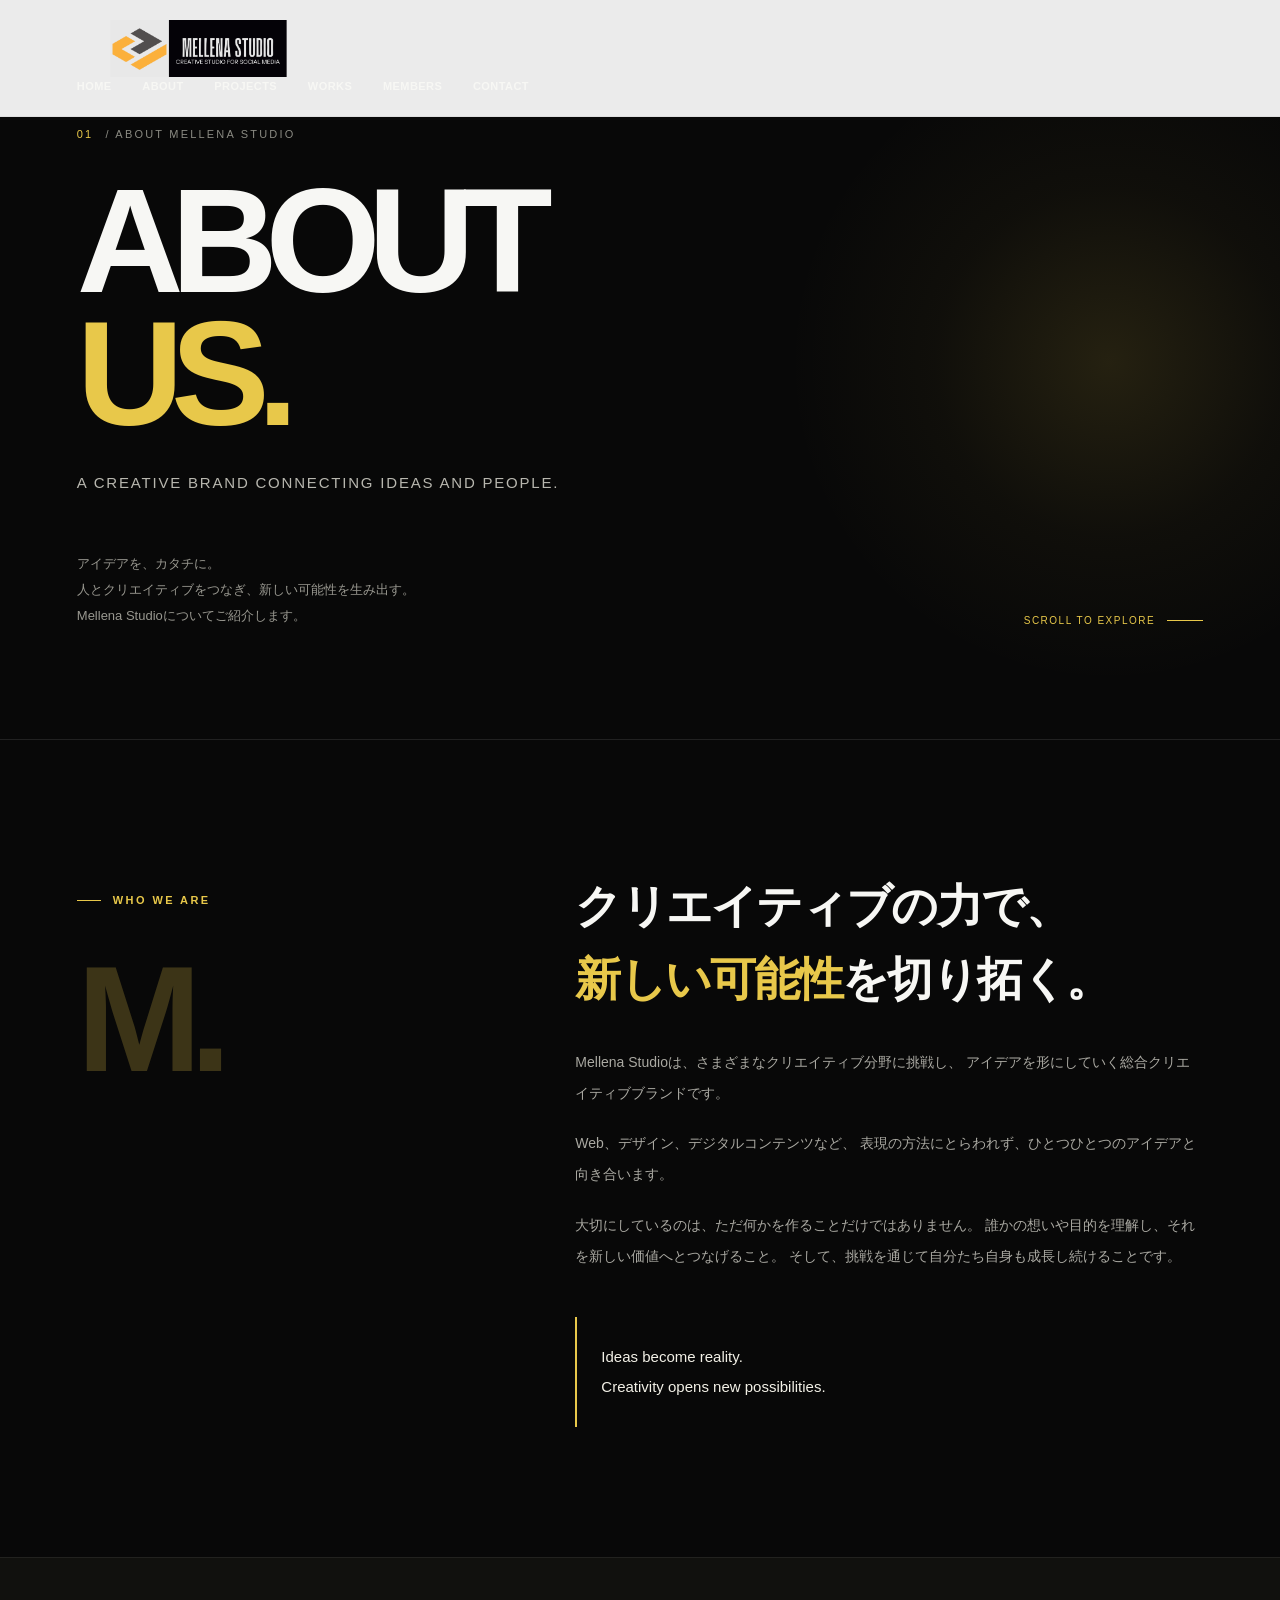
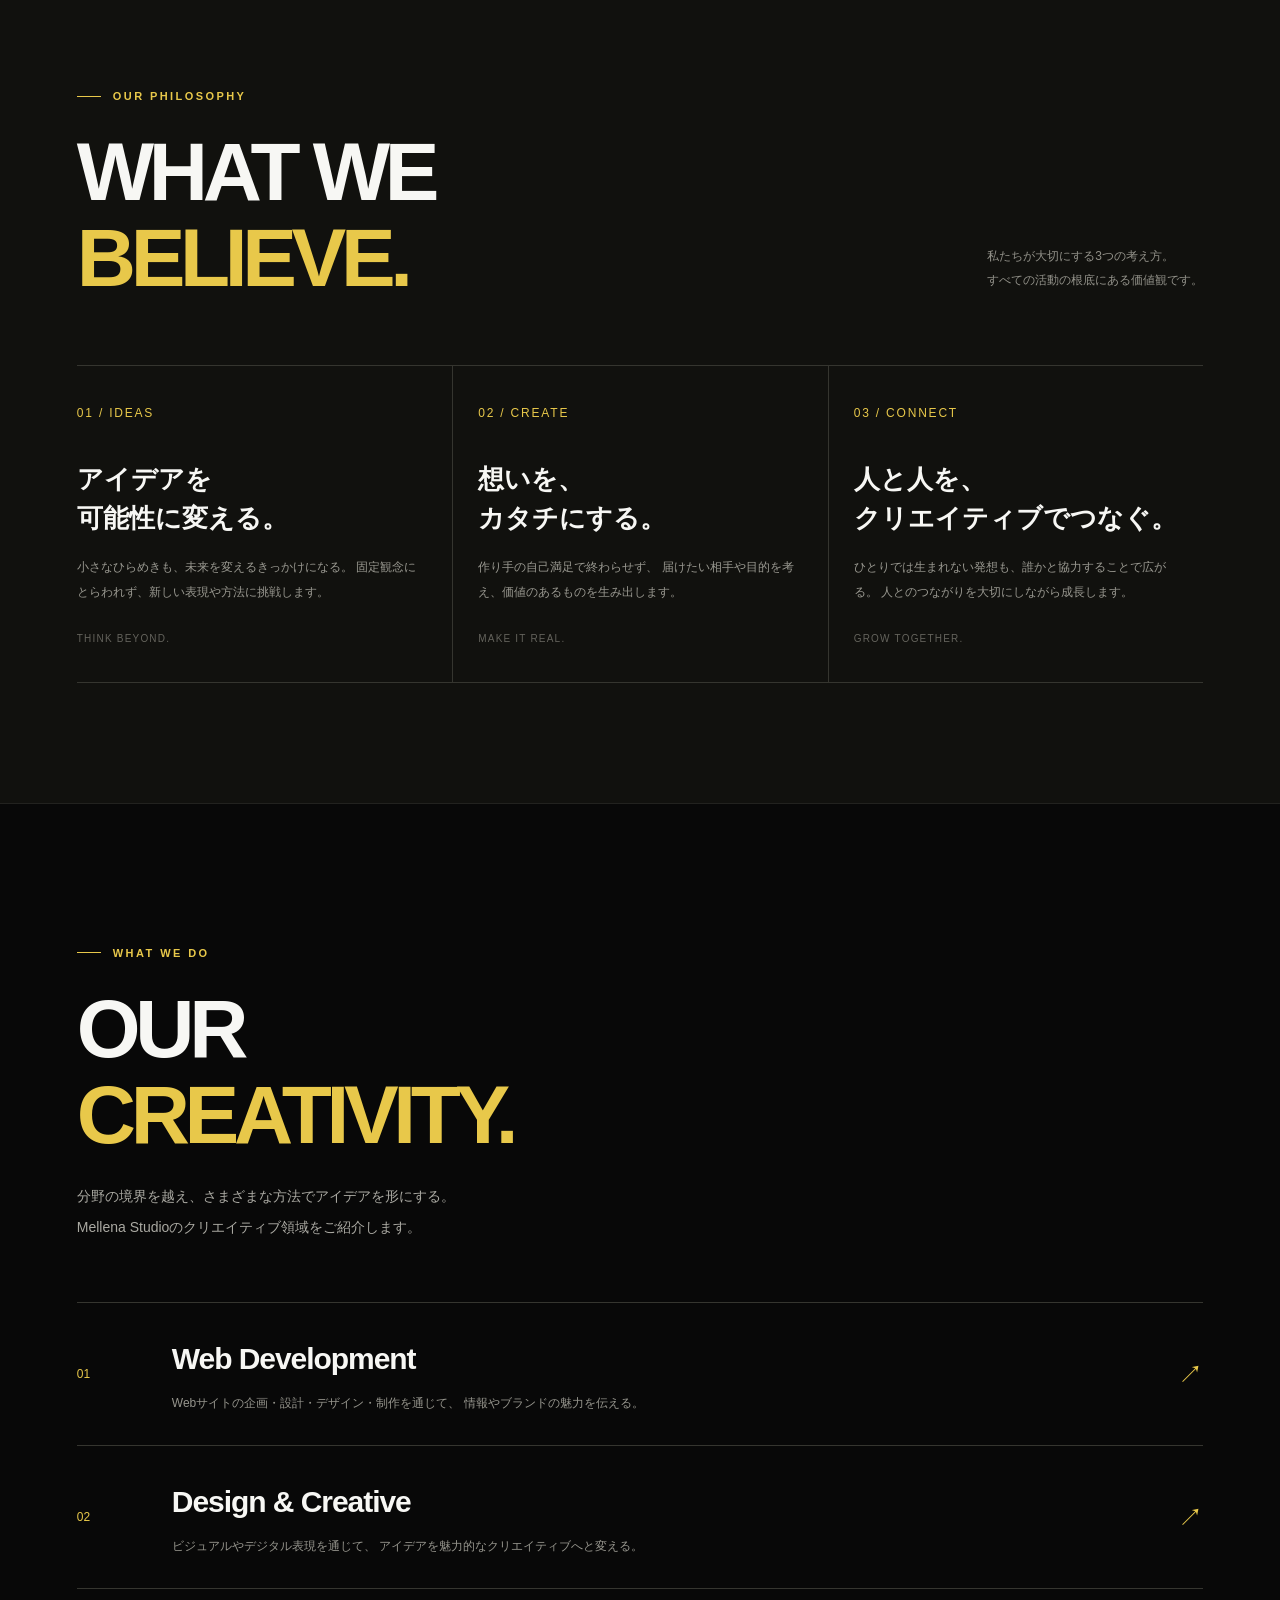
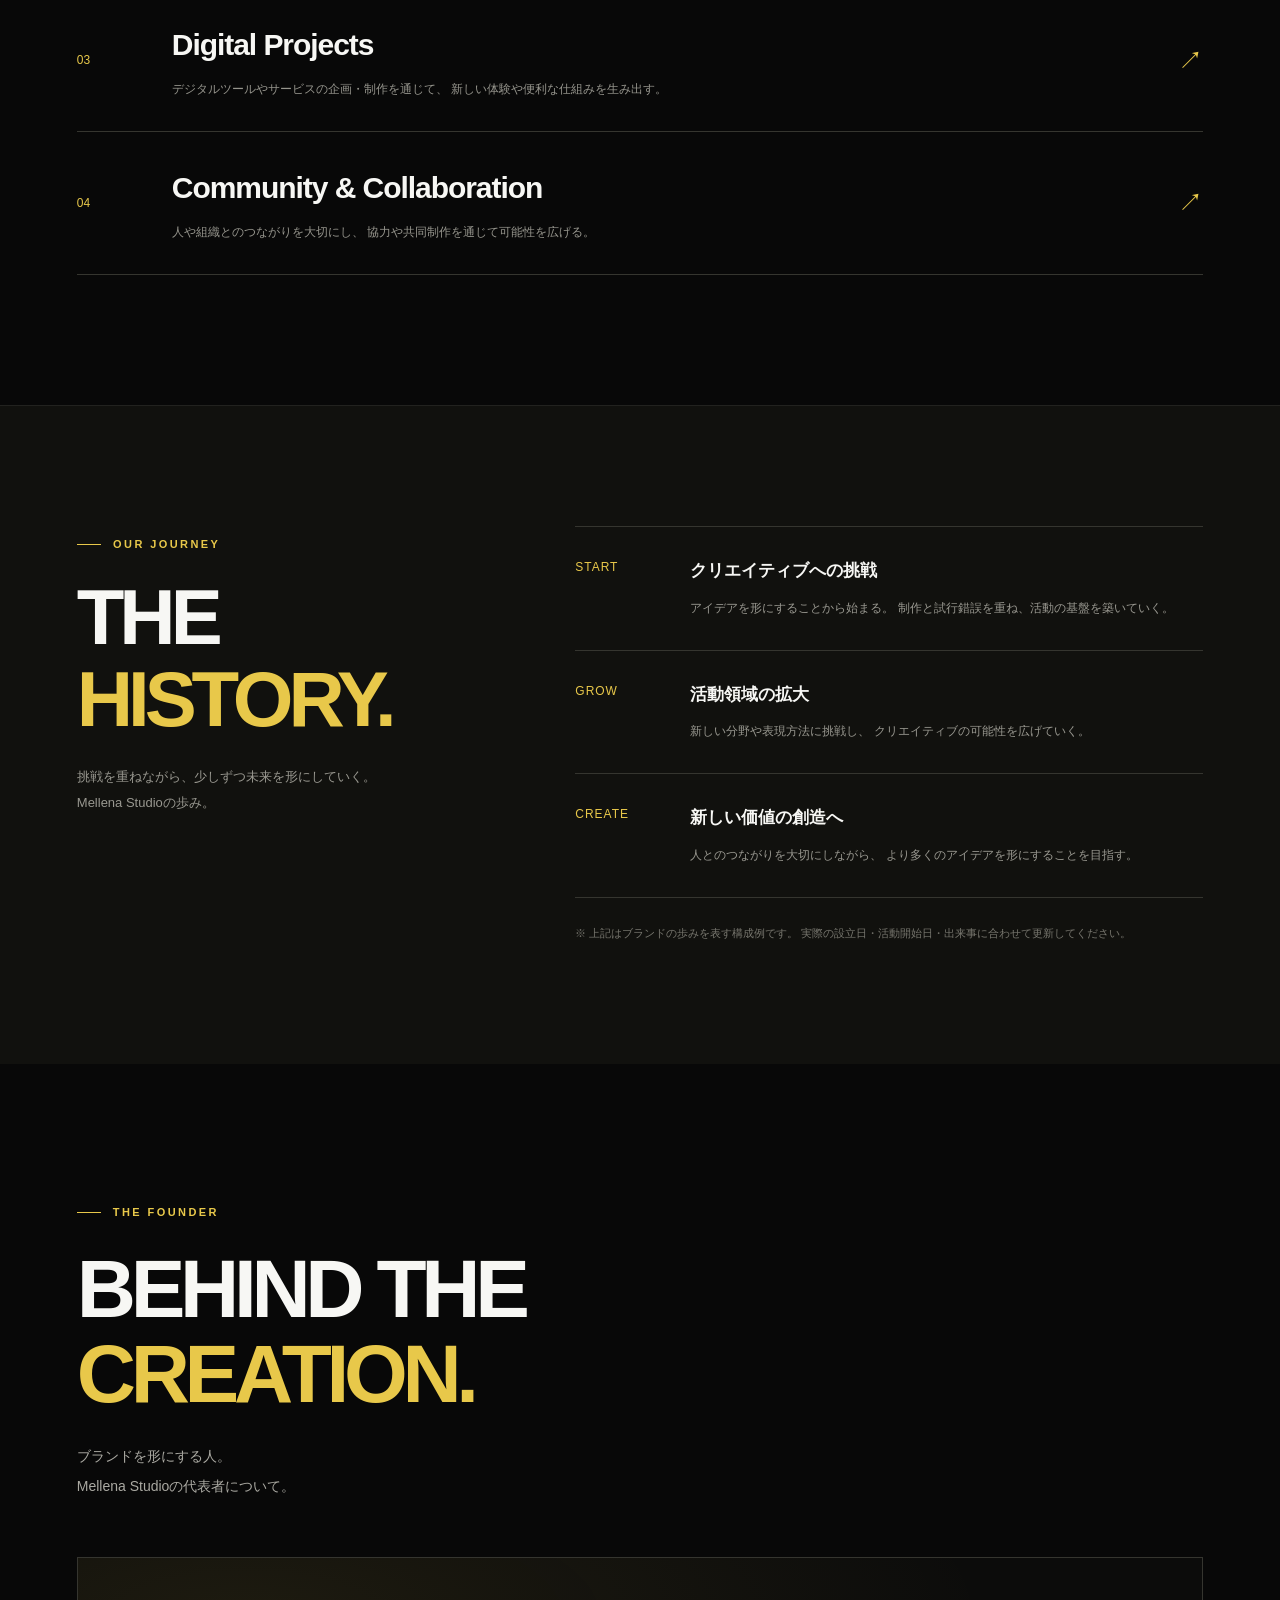
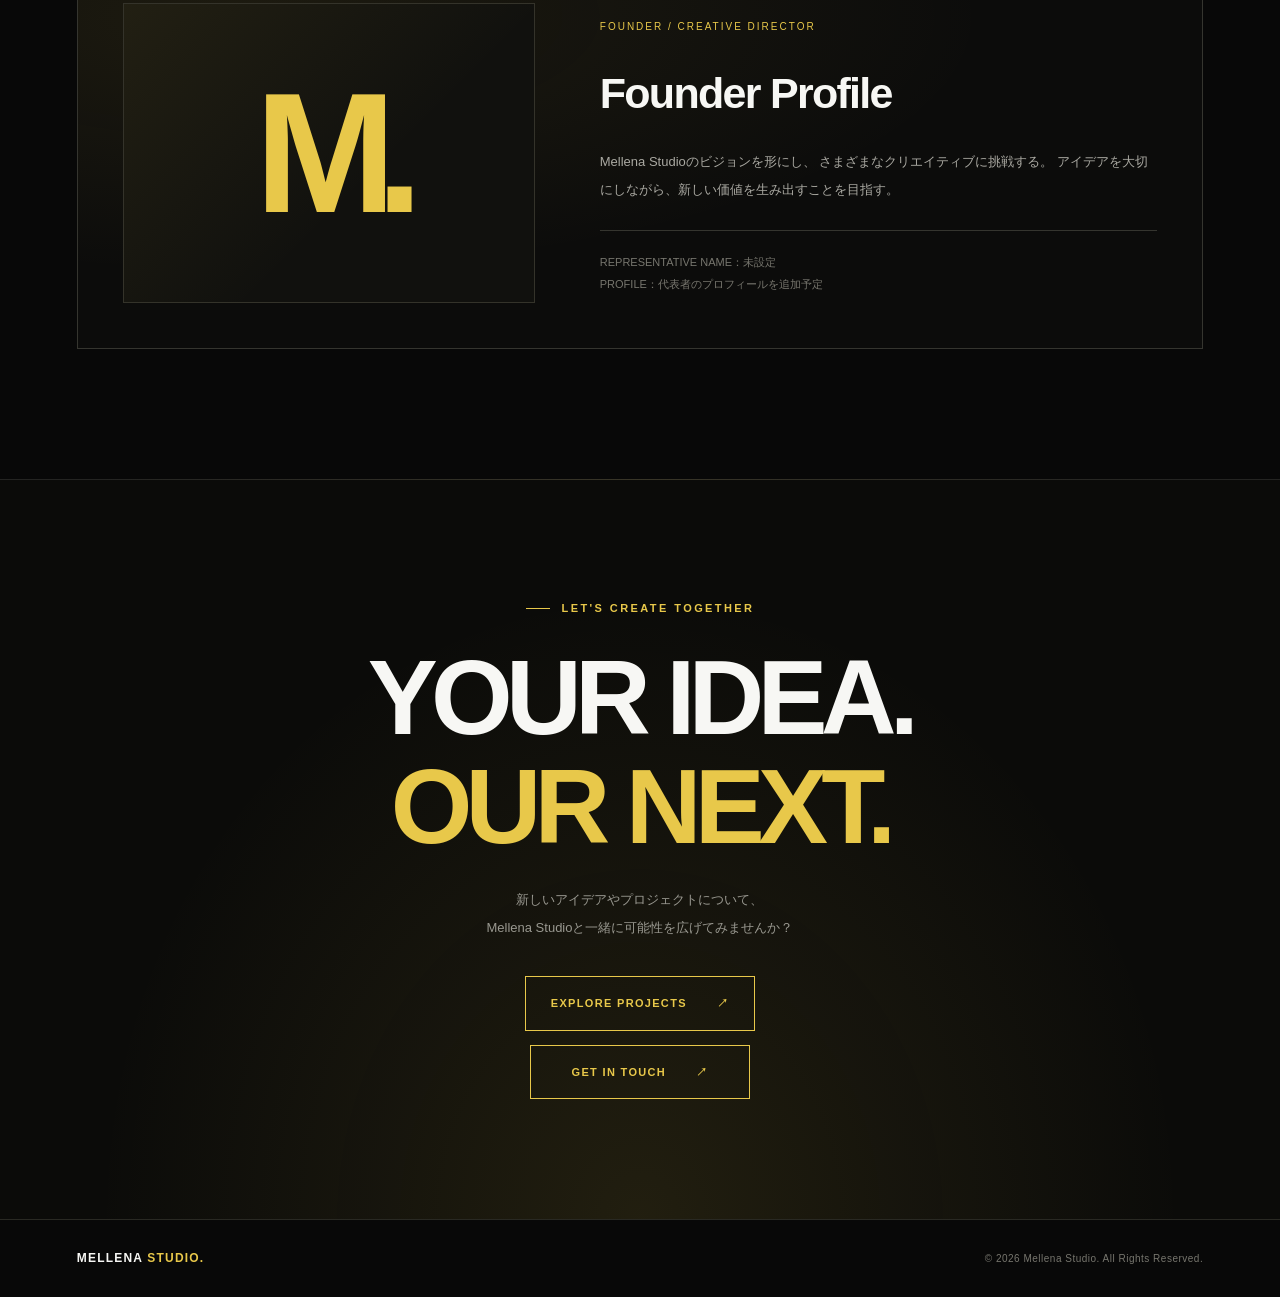
==== commit deb0f1c1: "Update about.html" ====
--- a/about.html
+++ b/about.html
@@ -717,7 +717,7 @@
     <div class="header-inner">
 
       <a href="index.html" class="brand" aria-label="Mellena Studio Home">
-        <img src="assets/logo.png" alt="Mellena Studio">
+        <img src="logo.png" alt="Mellena Studio">
       </a>
 
       <button
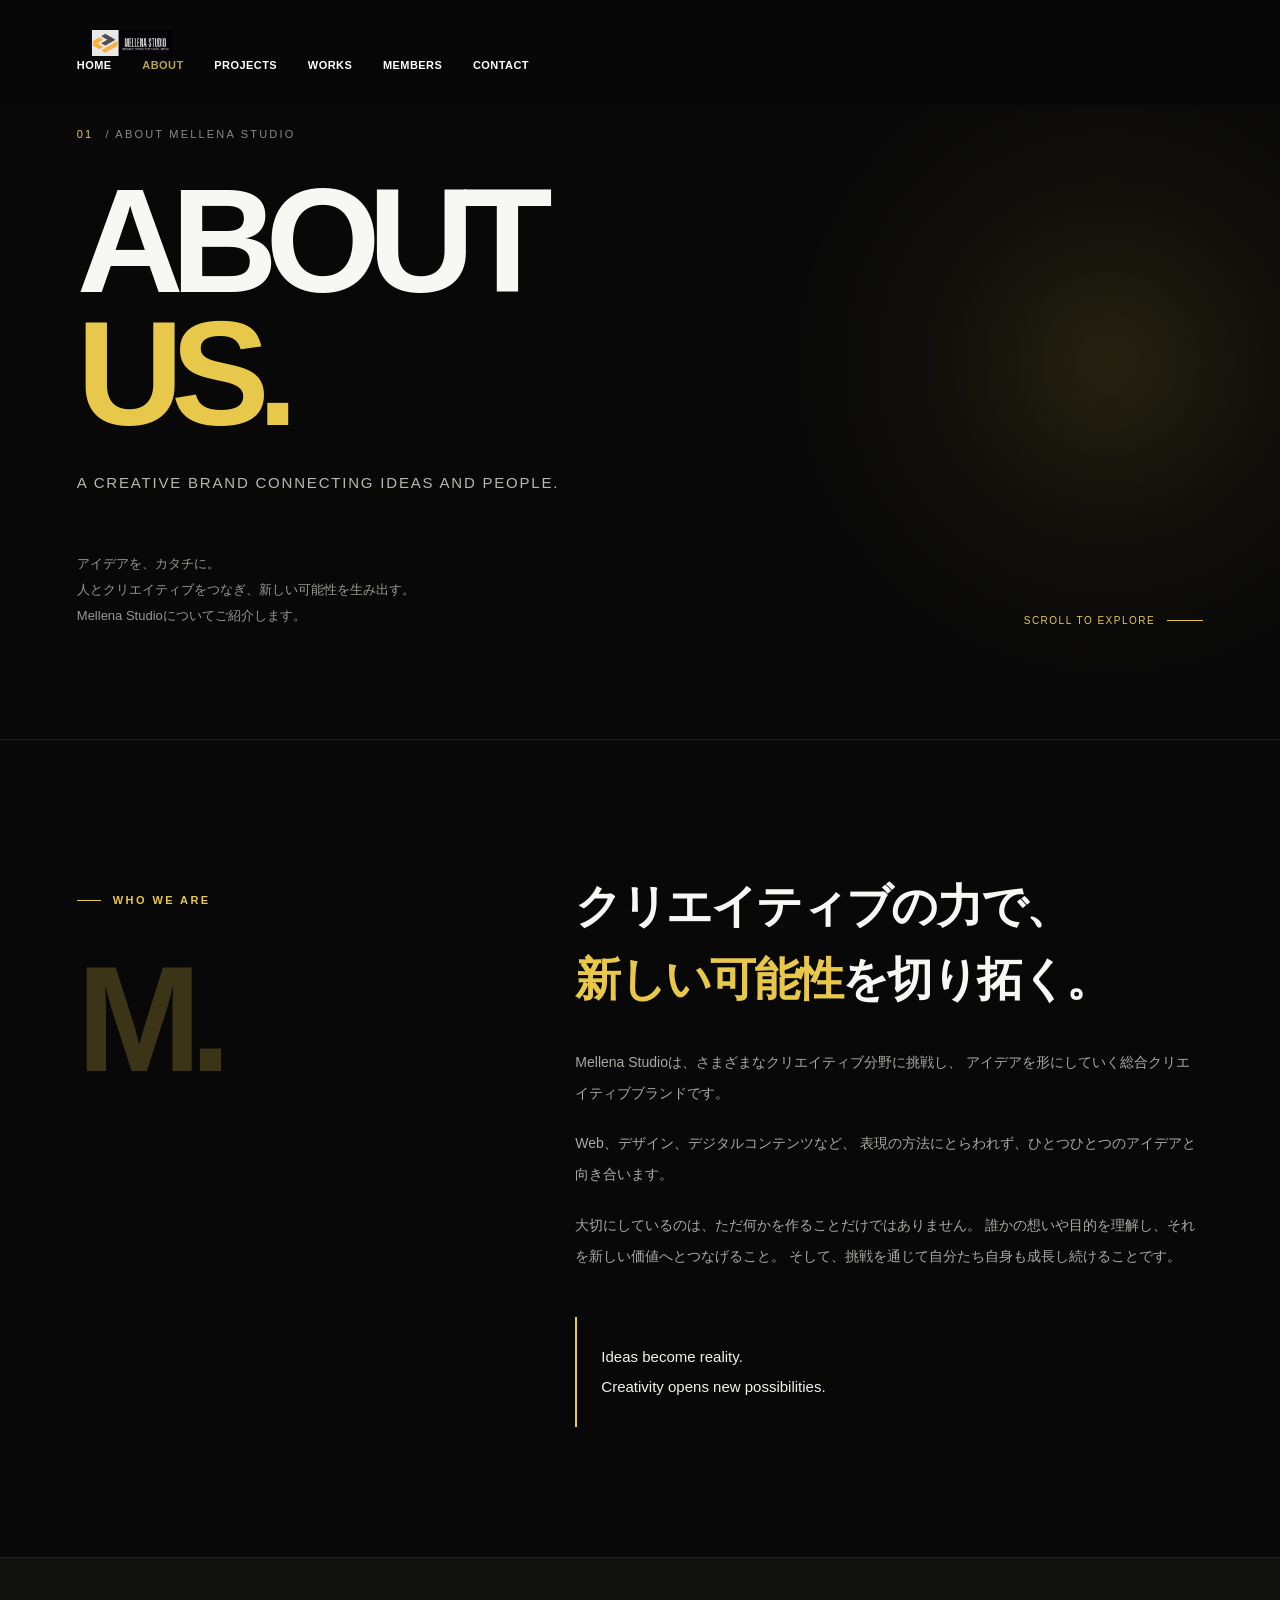
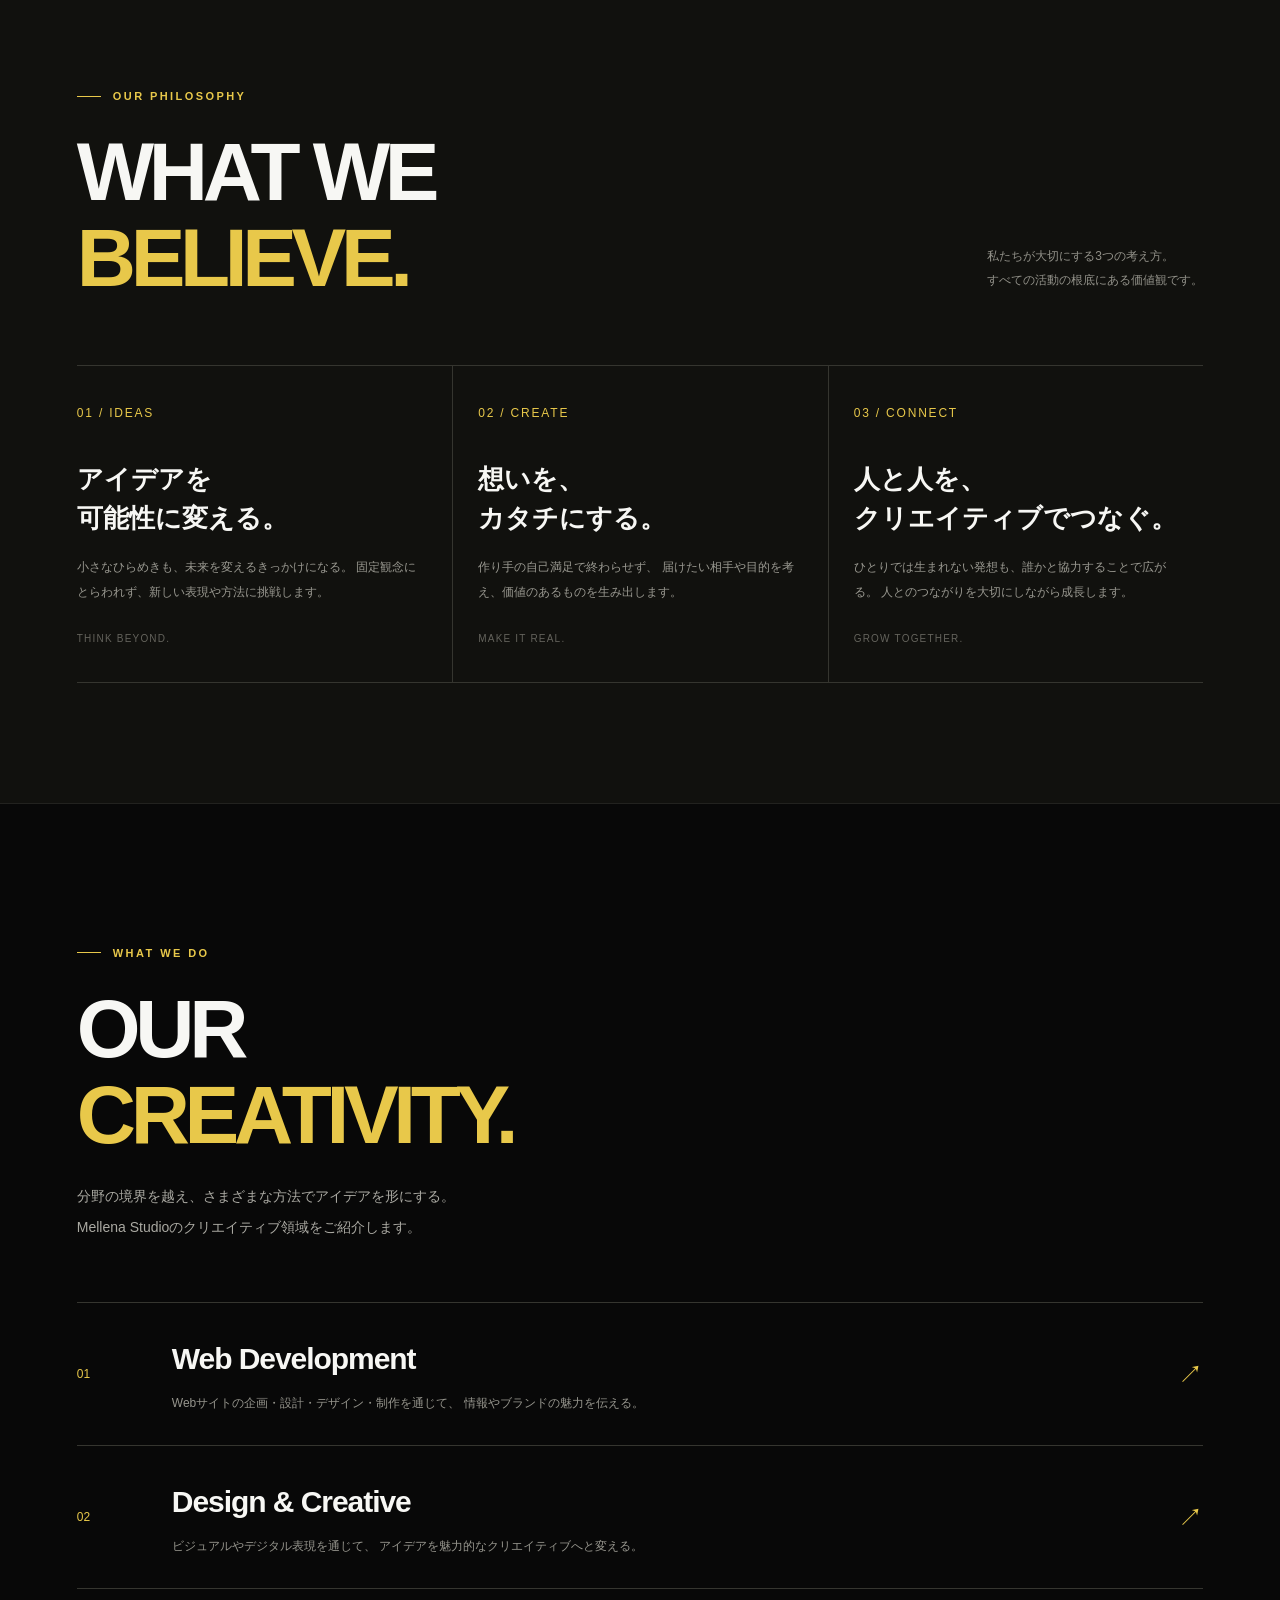
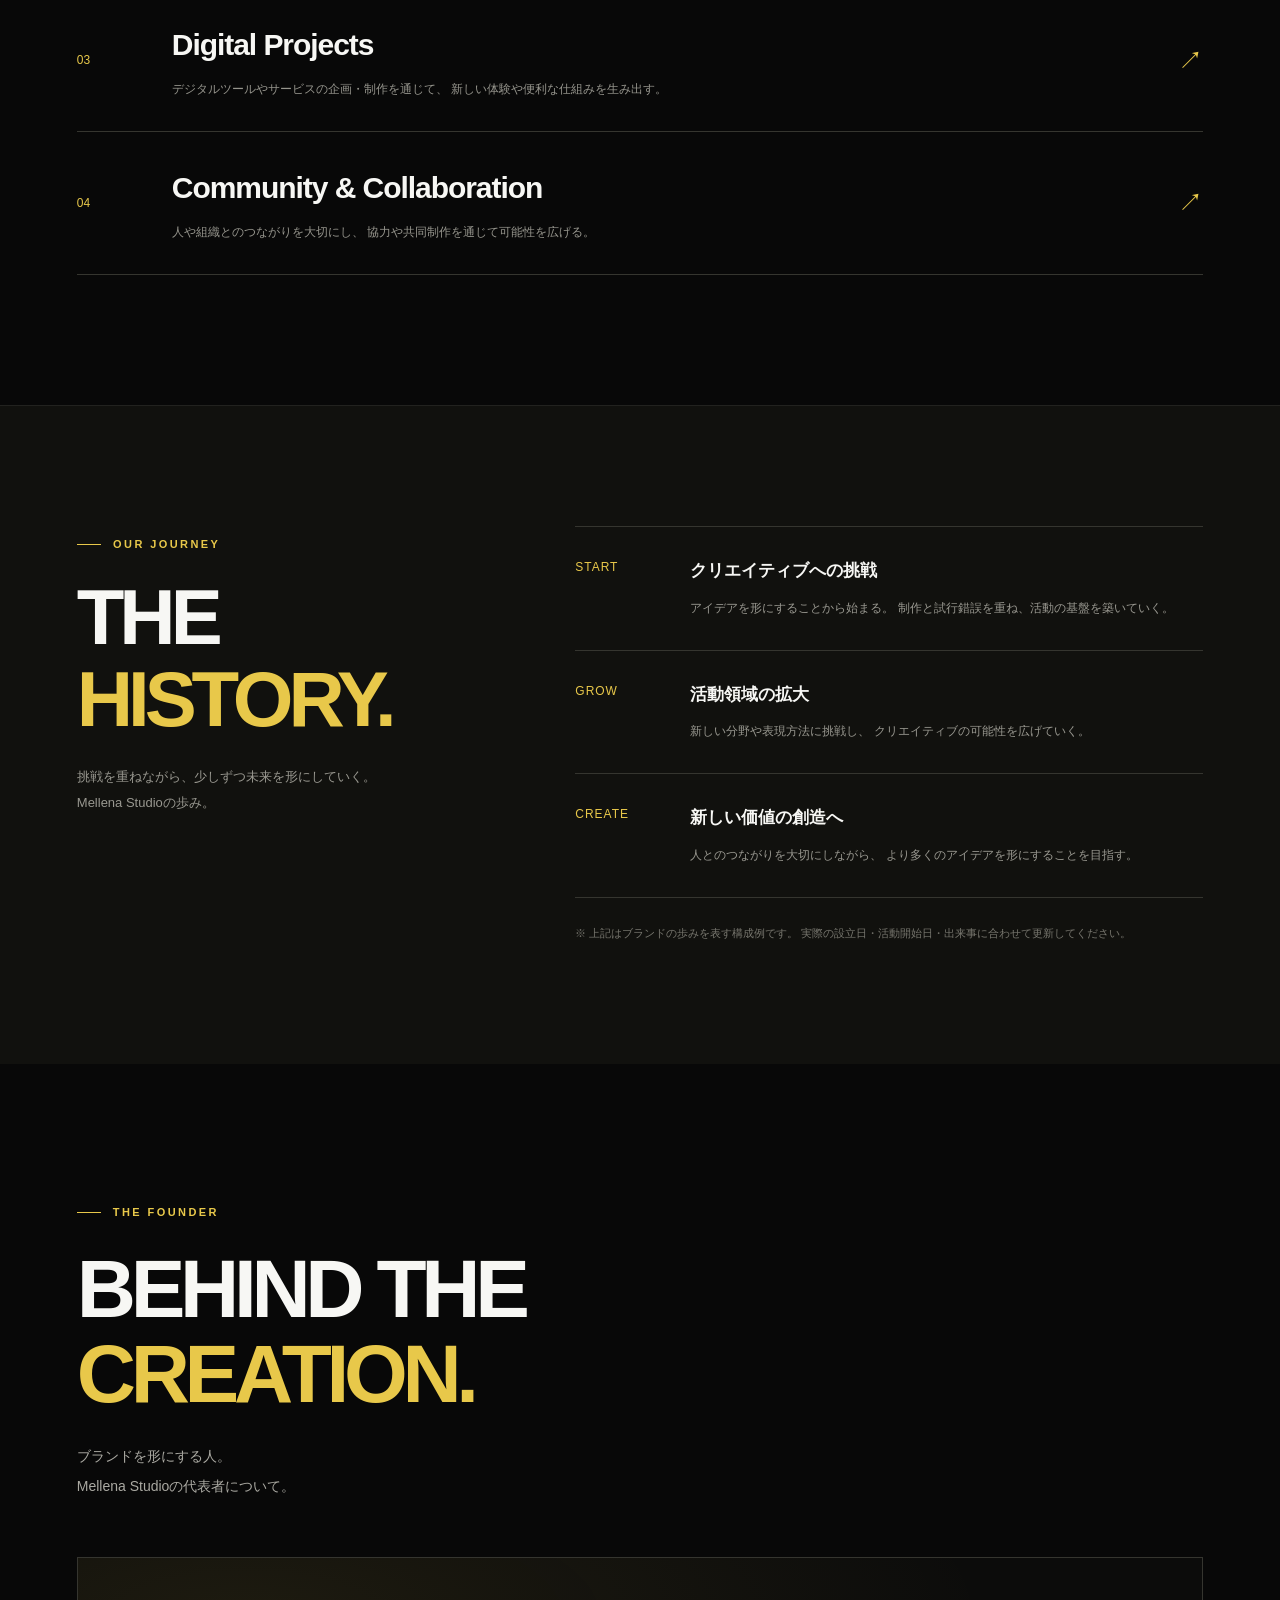
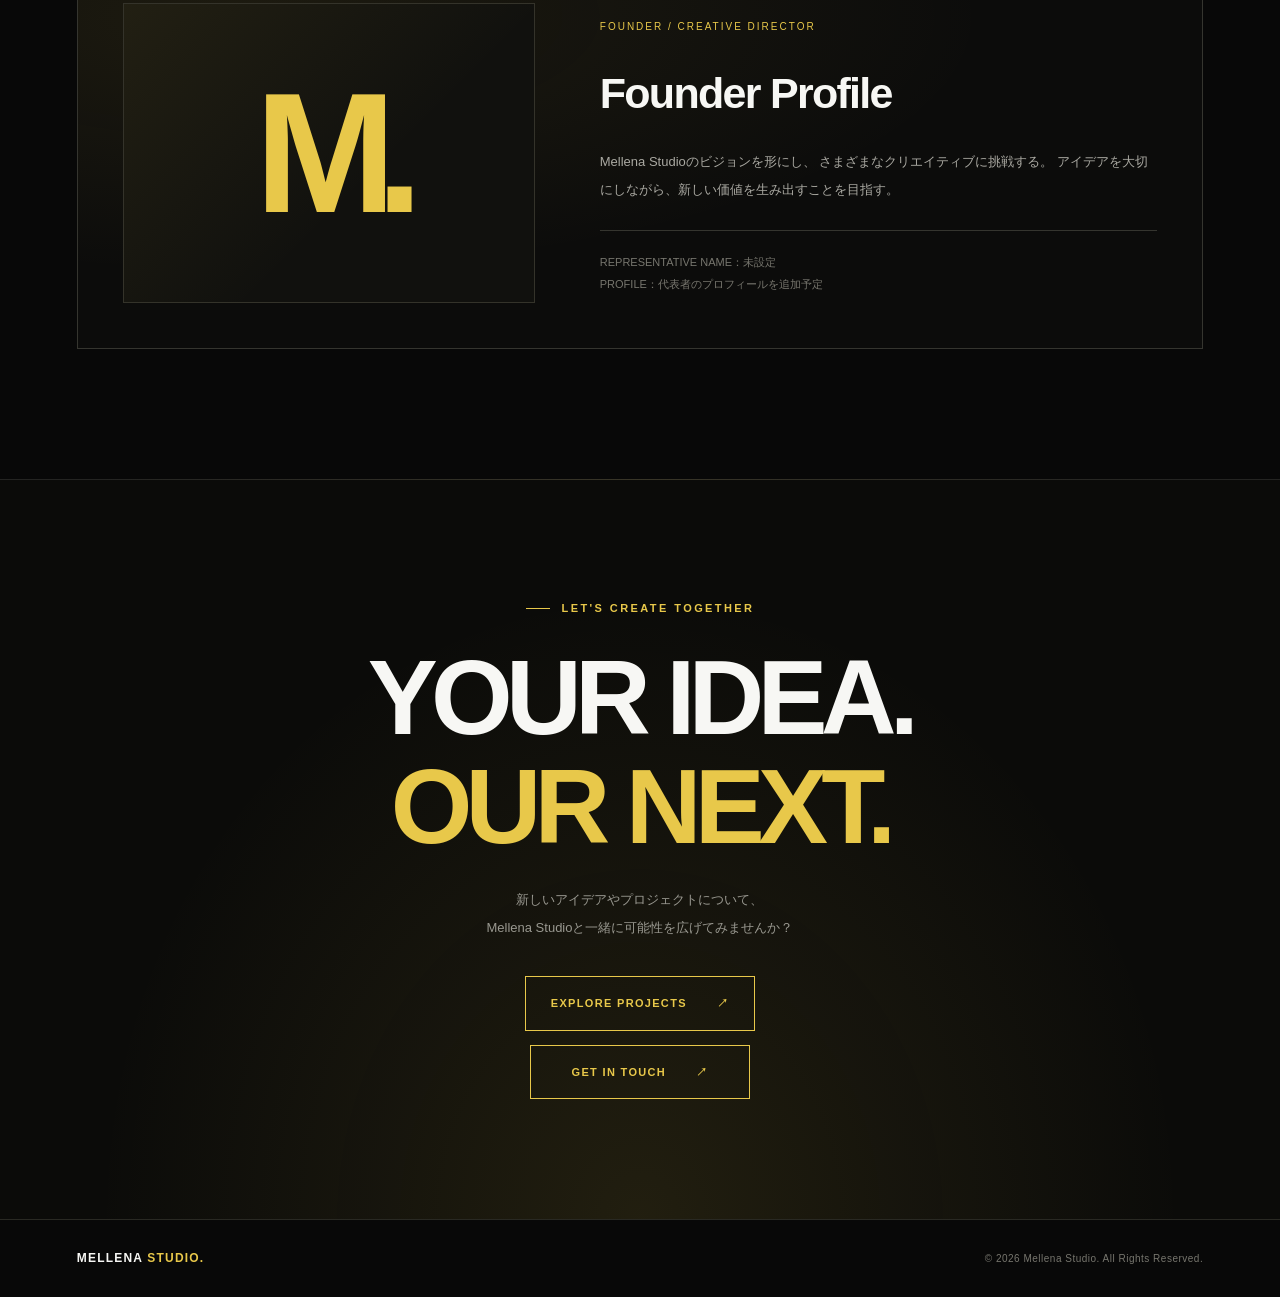
==== commit 3f6ec817: "Update about.html" ====
--- a/about.html
+++ b/about.html
@@ -686,6 +686,14 @@
       }
     }
 
+    /* HEADER LOGO SIZE */
+.site-header .brand img {
+  width: 110px !important;
+  height: auto !important;
+  max-height: 42px;
+  object-fit: contain;
+}
+    
     @media (prefers-reduced-motion: reduce) {
       .about-page *,
       .about-page *::before,
--- a/css/style.css
+++ b/css/style.css
@@ -2263,3 +2263,65 @@
     animation: none;
   }
 }
+
+/* ========================================
+   FIX: ABOUT PAGE SCROLL
+======================================== */
+
+html {
+  min-height: 100%;
+  overflow-x: clip !important;
+  overflow-y: auto !important;
+  scroll-behavior: smooth;
+}
+
+body.about-page {
+  min-height: 100%;
+  height: auto !important;
+  overflow-x: clip !important;
+  overflow-y: auto !important;
+}
+
+/* ローディング終了後にページ操作を妨げない */
+.loader.is-hidden {
+  display: none !important;
+  pointer-events: none !important;
+}
+
+/* ========================================
+   MELLENA STUDIO
+   HEADER NAVIGATION COLOR FIX
+======================================== */
+
+/* ヘッダーの背景 */
+.site-header {
+  background: rgba(8, 8, 8, 0.96);
+}
+
+/* ナビゲーションの文字 */
+.site-header .main-nav a {
+  color: #ffff !important;
+  transition: color 0.3s ease;
+}
+
+/* マウスを乗せたとき */
+.site-header .main-nav a:hover {
+  color: #e8c84a !important;
+}
+
+/* 現在開いているページ */
+.site-header .main-nav a[aria-current="page"] {
+  color: #b9a34b !important;
+}
+
+/* スマホ用メニューの文字 */
+@media (max-width: 768px) {
+  .site-header .main-nav a {
+    color: #b5b4ac !important;
+  }
+
+  .site-header .main-nav a:hover,
+  .site-header .main-nav a[aria-current="page"] {
+    color: #e8c84a !important;
+  }
+}
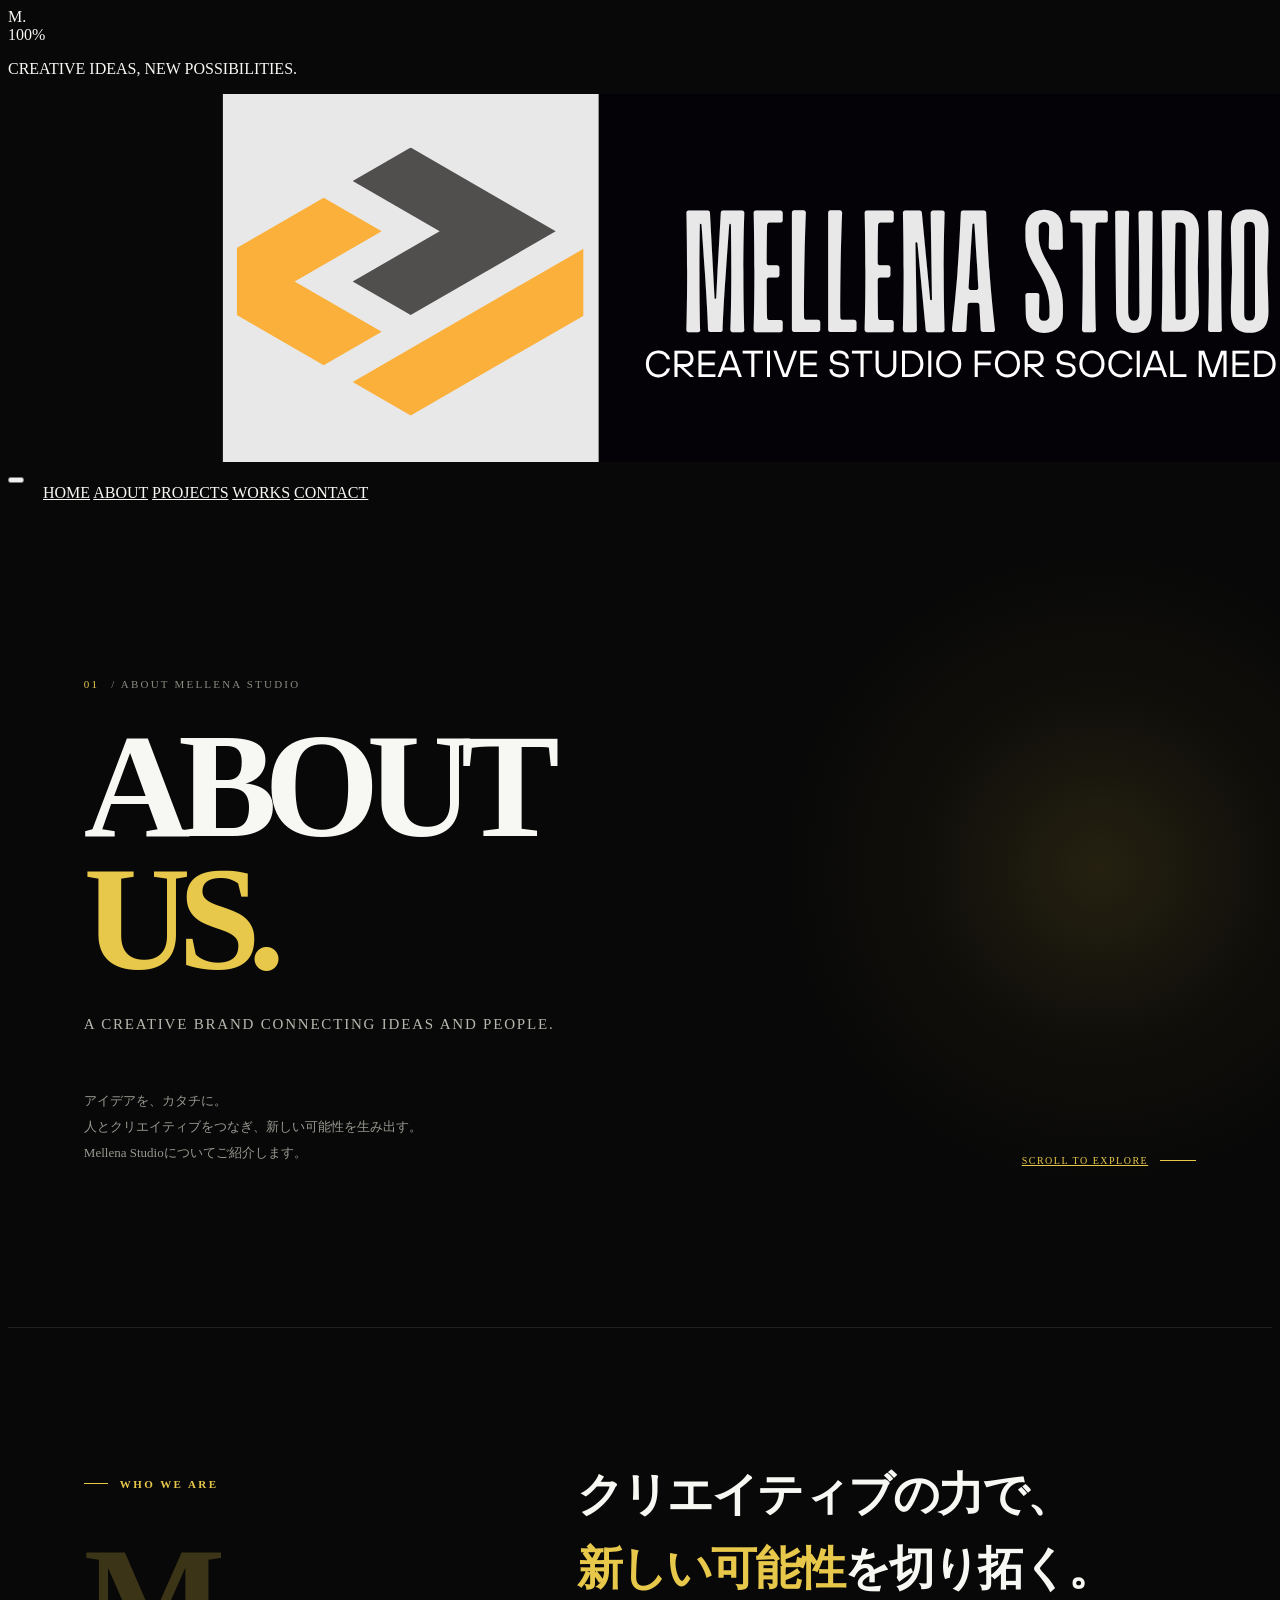
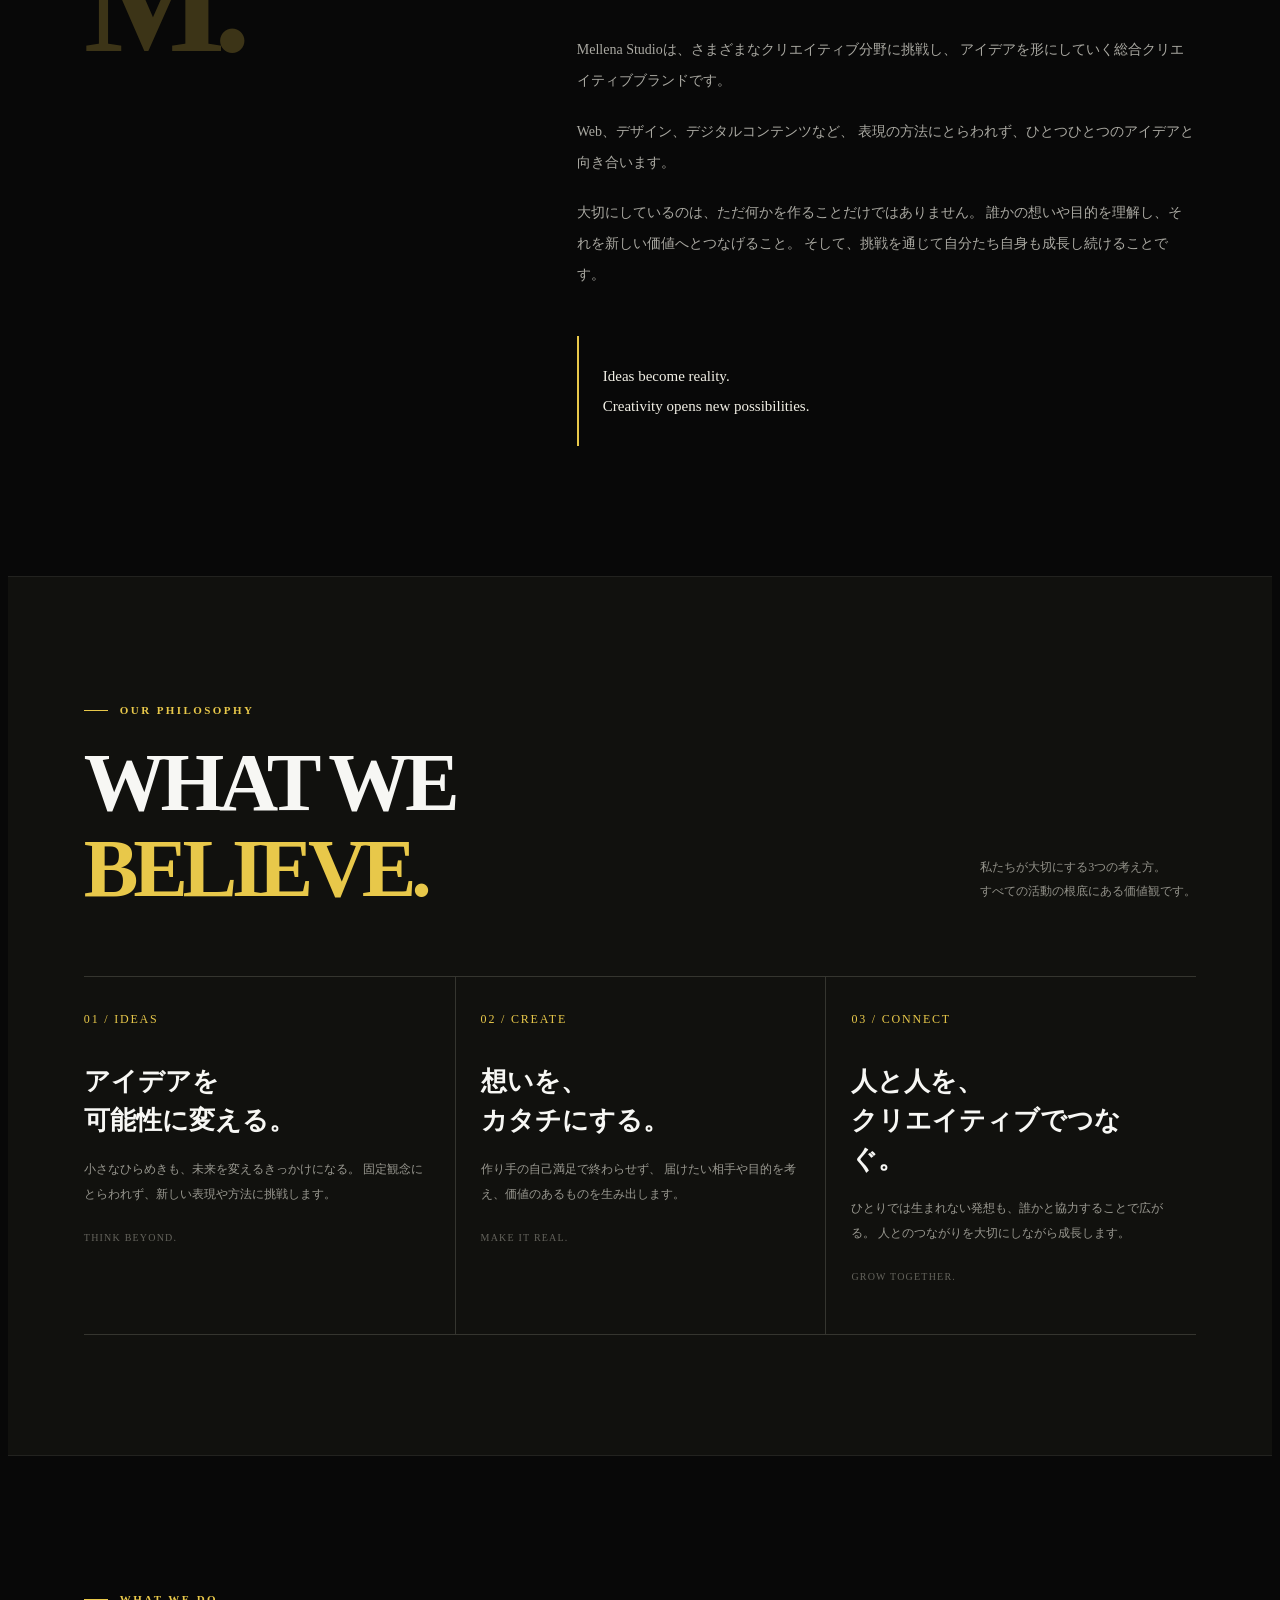
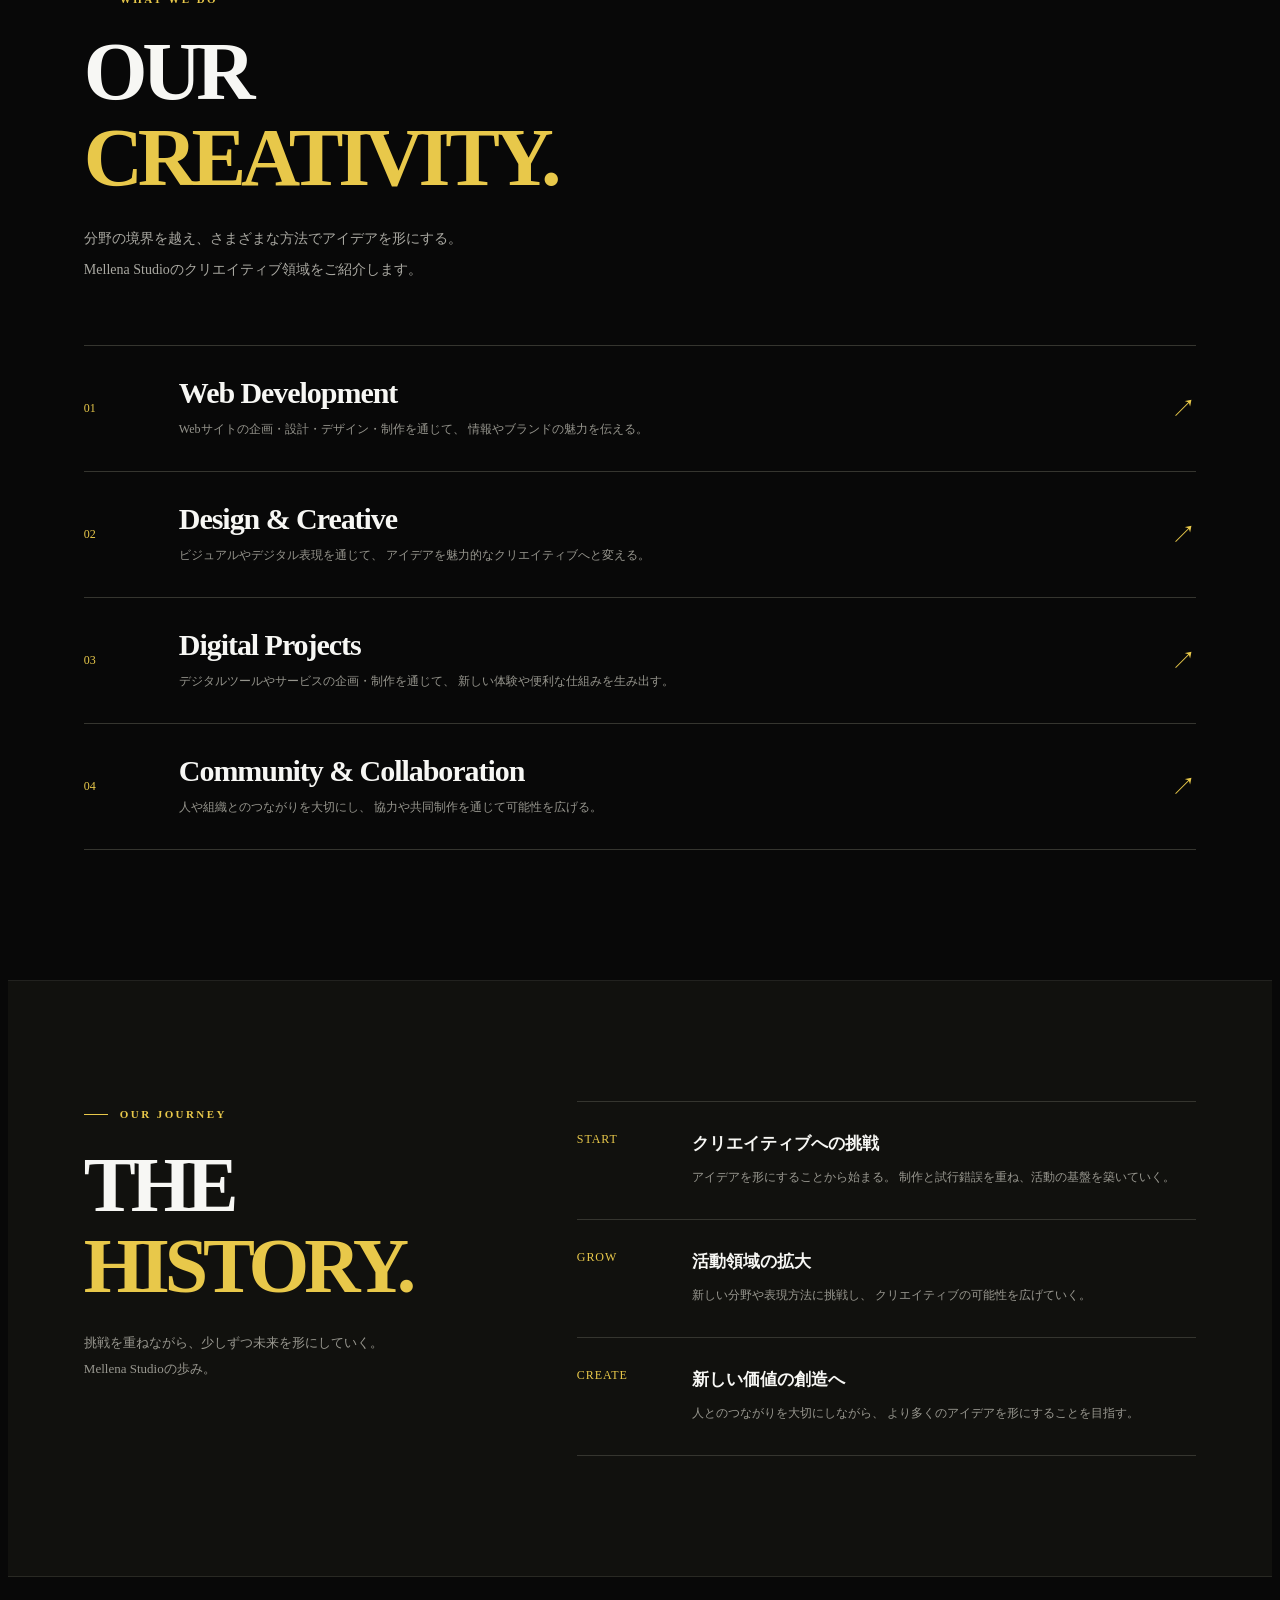
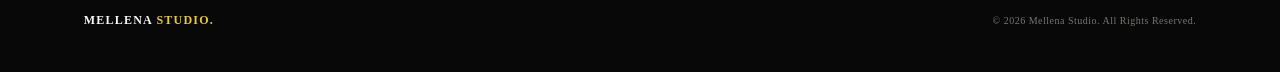
==== commit 51f0e2a8: "Add files via upload" ====
--- a/about.html
+++ b/about.html
@@ -7,7 +7,7 @@
   <meta name="description" content="Mellena Studioについて。クリエイティブの可能性を広げ、新しい価値を生み出す総合クリエイティブブランド。">
   <title>ABOUT US | Mellena Studio</title>
 
-  <link rel="icon" href="assets/favicon.png">
+  <link rel="icon" href="favicon.png">
   <link rel="stylesheet" href="css/style.css">
 
   <style>
@@ -576,6 +576,24 @@
       letter-spacing: 0.05em;
     }
 
+    /* MOBILE HEADER MENU POSITION */
+    @media (max-width: 760px) {
+      .header-inner {
+    display: flex;
+    align-items: center;
+    justify-content: space-between;
+    }
+
+    .menu-toggle {
+    margin-left: auto;
+    order: 2;
+    }
+
+    .brand {
+    order: 1;
+    }
+    }
+
     /* Responsive */
 
     @media (max-width: 760px) {
@@ -686,14 +704,10 @@
       }
     }
 
-    /* HEADER LOGO SIZE */
-.site-header .brand img {
-  width: 110px !important;
-  height: auto !important;
-  max-height: 42px;
-  object-fit: contain;
-}
-    
+    .site-header .main-nav {
+      margin-left: 35px;
+    }
+
     @media (prefers-reduced-motion: reduce) {
       .about-page *,
       .about-page *::before,
@@ -701,6 +715,17 @@
         scroll-behavior: auto !important;
         transition-duration: 0.01ms !important;
       }
+    }
+    /* FOUNDER PROFILE IMAGE */
+    .founder-profile {
+      width: 100%;
+      height: 100%;
+      max-width: 220px;
+      aspect-ratio: 1 / 1;
+      object-fit: cover;
+      border-radius: 50%;
+      display: block;
+      margin: 0 auto;
     }
   </style>
 </head>
@@ -743,7 +768,6 @@
         <a href="about.html" aria-current="page">ABOUT</a>
         <a href="projects.html">PROJECTS</a>
         <a href="works.html">WORKS</a>
-        <a href="members.html">MEMBERS</a>
         <a href="contact.html">CONTACT</a>
       </nav>
 
@@ -1005,88 +1029,7 @@
 
           </div>
 
-          <p class="history-note">
-            ※ 上記はブランドの歩みを表す構成例です。
-            実際の設立日・活動開始日・出来事に合わせて更新してください。
-          </p>
         </div>
-
-      </div>
-    </section>
-
-    <!-- FOUNDER -->
-    <section class="about-founder">
-      <div class="about-container">
-
-        <div class="reveal">
-          <span class="about-label">THE FOUNDER</span>
-          <h2 class="about-heading">
-            BEHIND THE<br>
-            <span>CREATION.</span>
-          </h2>
-          <p class="about-description">
-            ブランドを形にする人。<br>
-            Mellena Studioの代表者について。
-          </p>
-        </div>
-
-        <div class="founder-card reveal">
-
-          <div class="founder-visual" aria-label="Founder monogram">
-            <span class="founder-monogram">M.</span>
-          </div>
-
-          <div class="founder-info">
-            <span class="founder-role">FOUNDER / CREATIVE DIRECTOR</span>
-            <h3>Founder Profile</h3>
-
-            <p>
-              Mellena Studioのビジョンを形にし、
-              さまざまなクリエイティブに挑戦する。
-              アイデアを大切にしながら、新しい価値を生み出すことを目指す。
-            </p>
-
-            <div class="founder-placeholder">
-              REPRESENTATIVE NAME：未設定<br>
-              PROFILE：代表者のプロフィールを追加予定
-            </div>
-          </div>
-
-        </div>
-      </div>
-    </section>
-
-    <!-- CTA -->
-    <section class="about-cta">
-      <div class="about-container reveal">
-
-        <span class="about-label">LET'S CREATE TOGETHER</span>
-
-        <h2 class="about-heading">
-          YOUR IDEA.<br>
-          <span>OUR NEXT.</span>
-        </h2>
-
-        <p>
-          新しいアイデアやプロジェクトについて、<br>
-          Mellena Studioと一緒に可能性を広げてみませんか？
-        </p>
-
-        <a href="projects.html" class="about-cta-button">
-          EXPLORE PROJECTS
-          <span aria-hidden="true">↗</span>
-        </a>
-
-        <br>
-
-        <a
-          href="contact.html"
-          class="about-cta-button"
-          style="margin-top: 14px;"
-        >
-          GET IN TOUCH
-          <span aria-hidden="true">↗</span>
-        </a>
 
       </div>
     </section>
